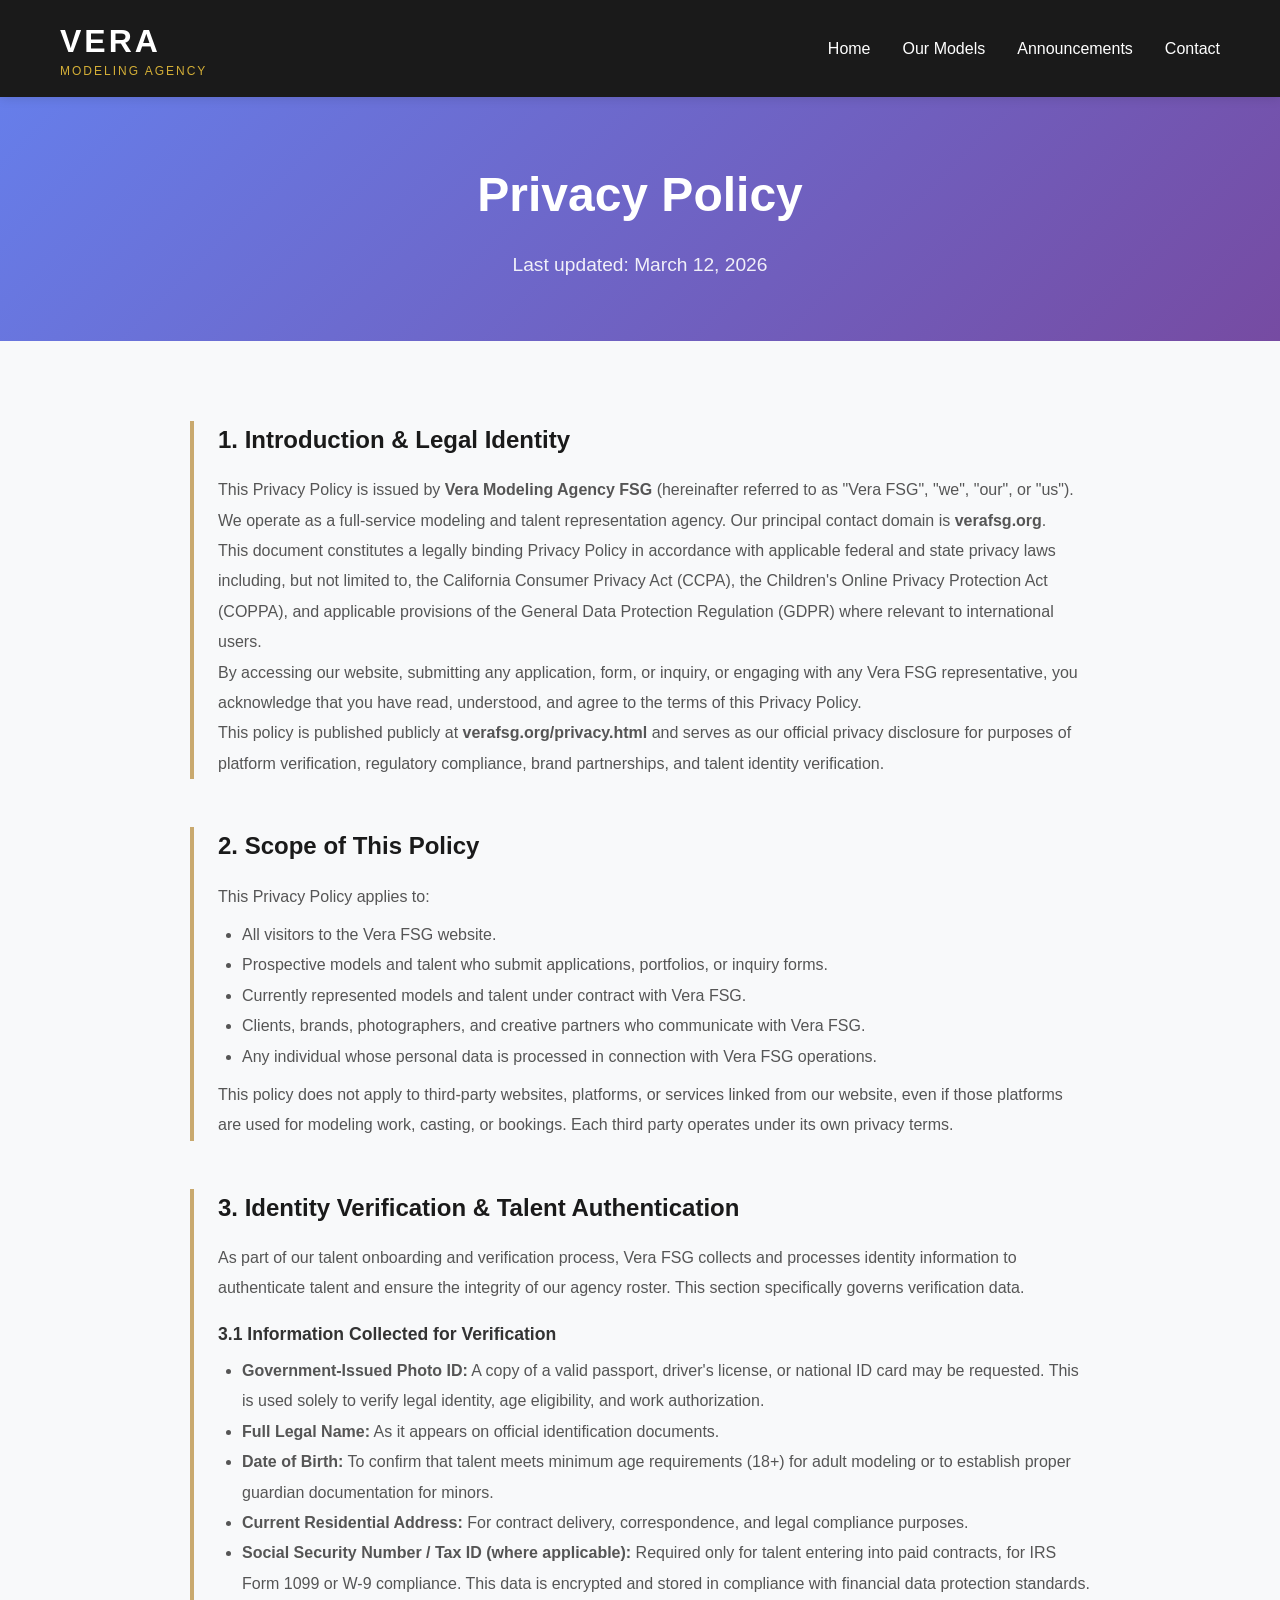
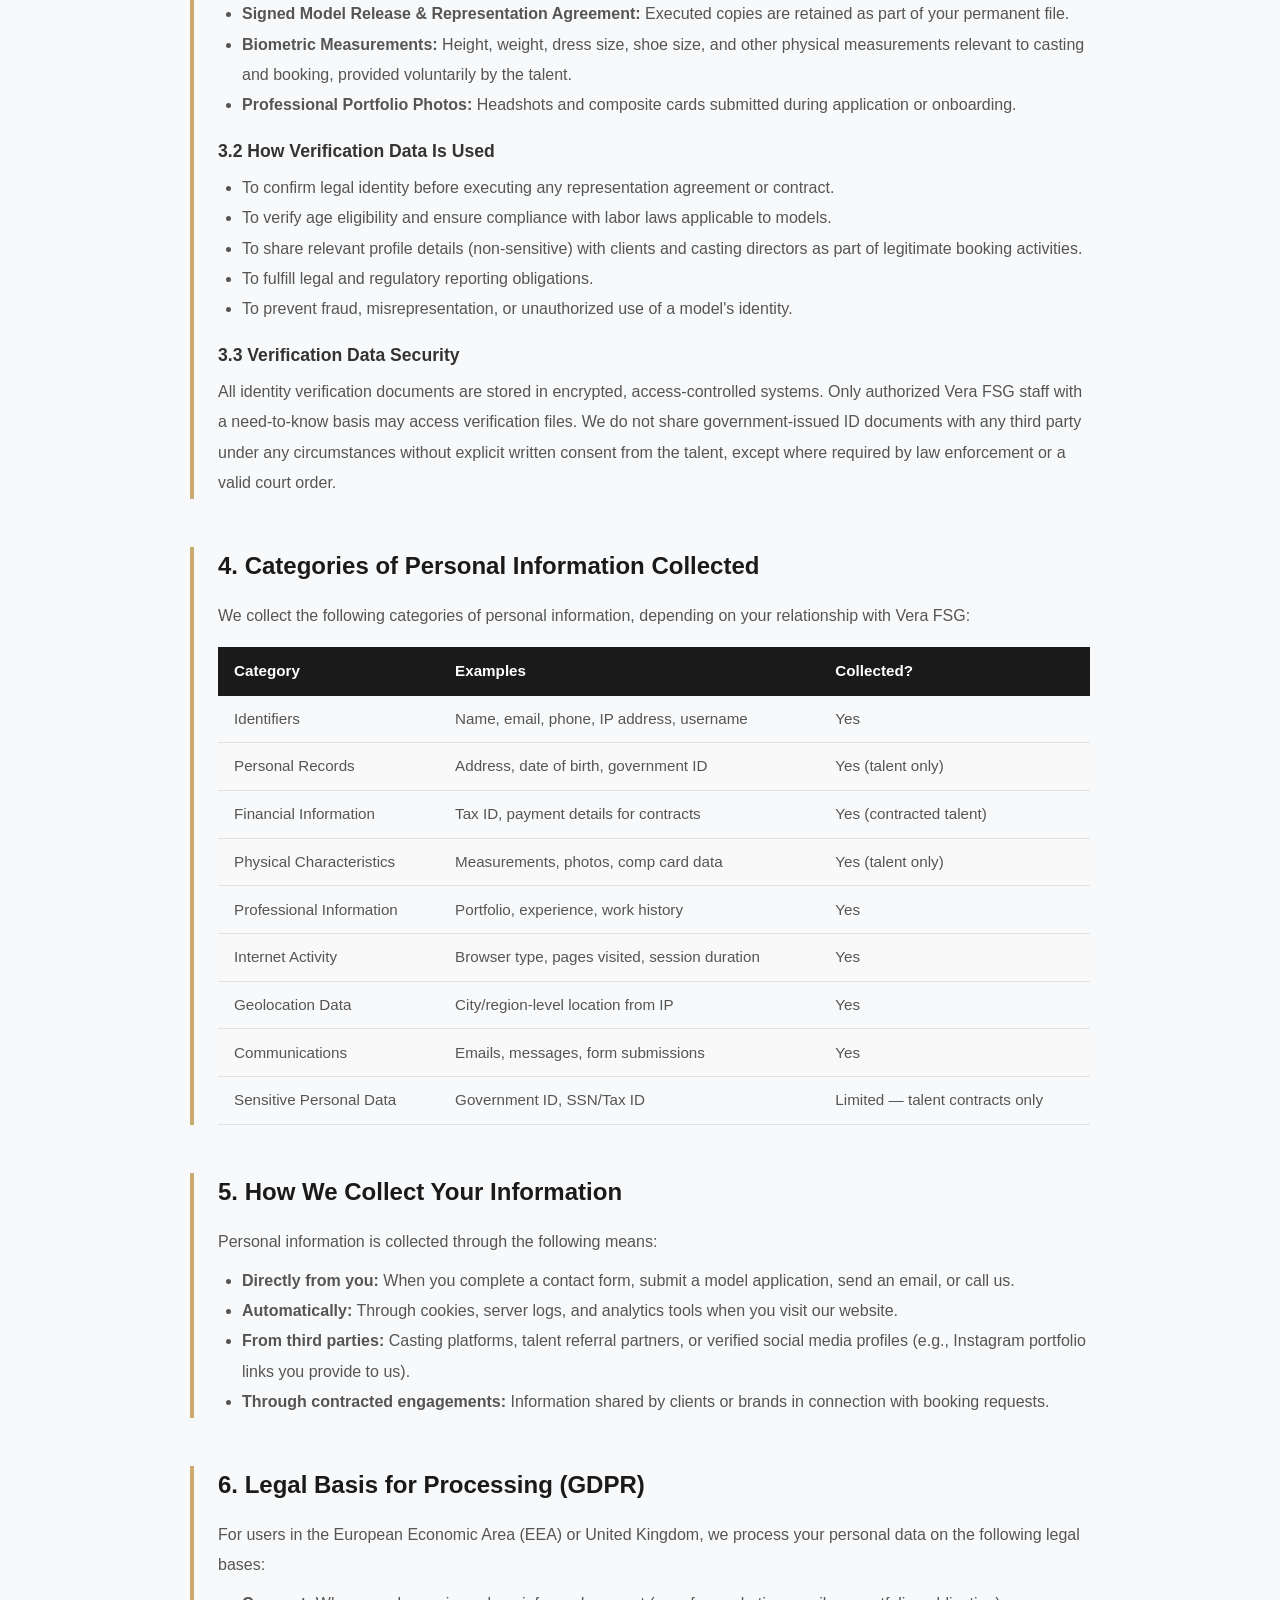
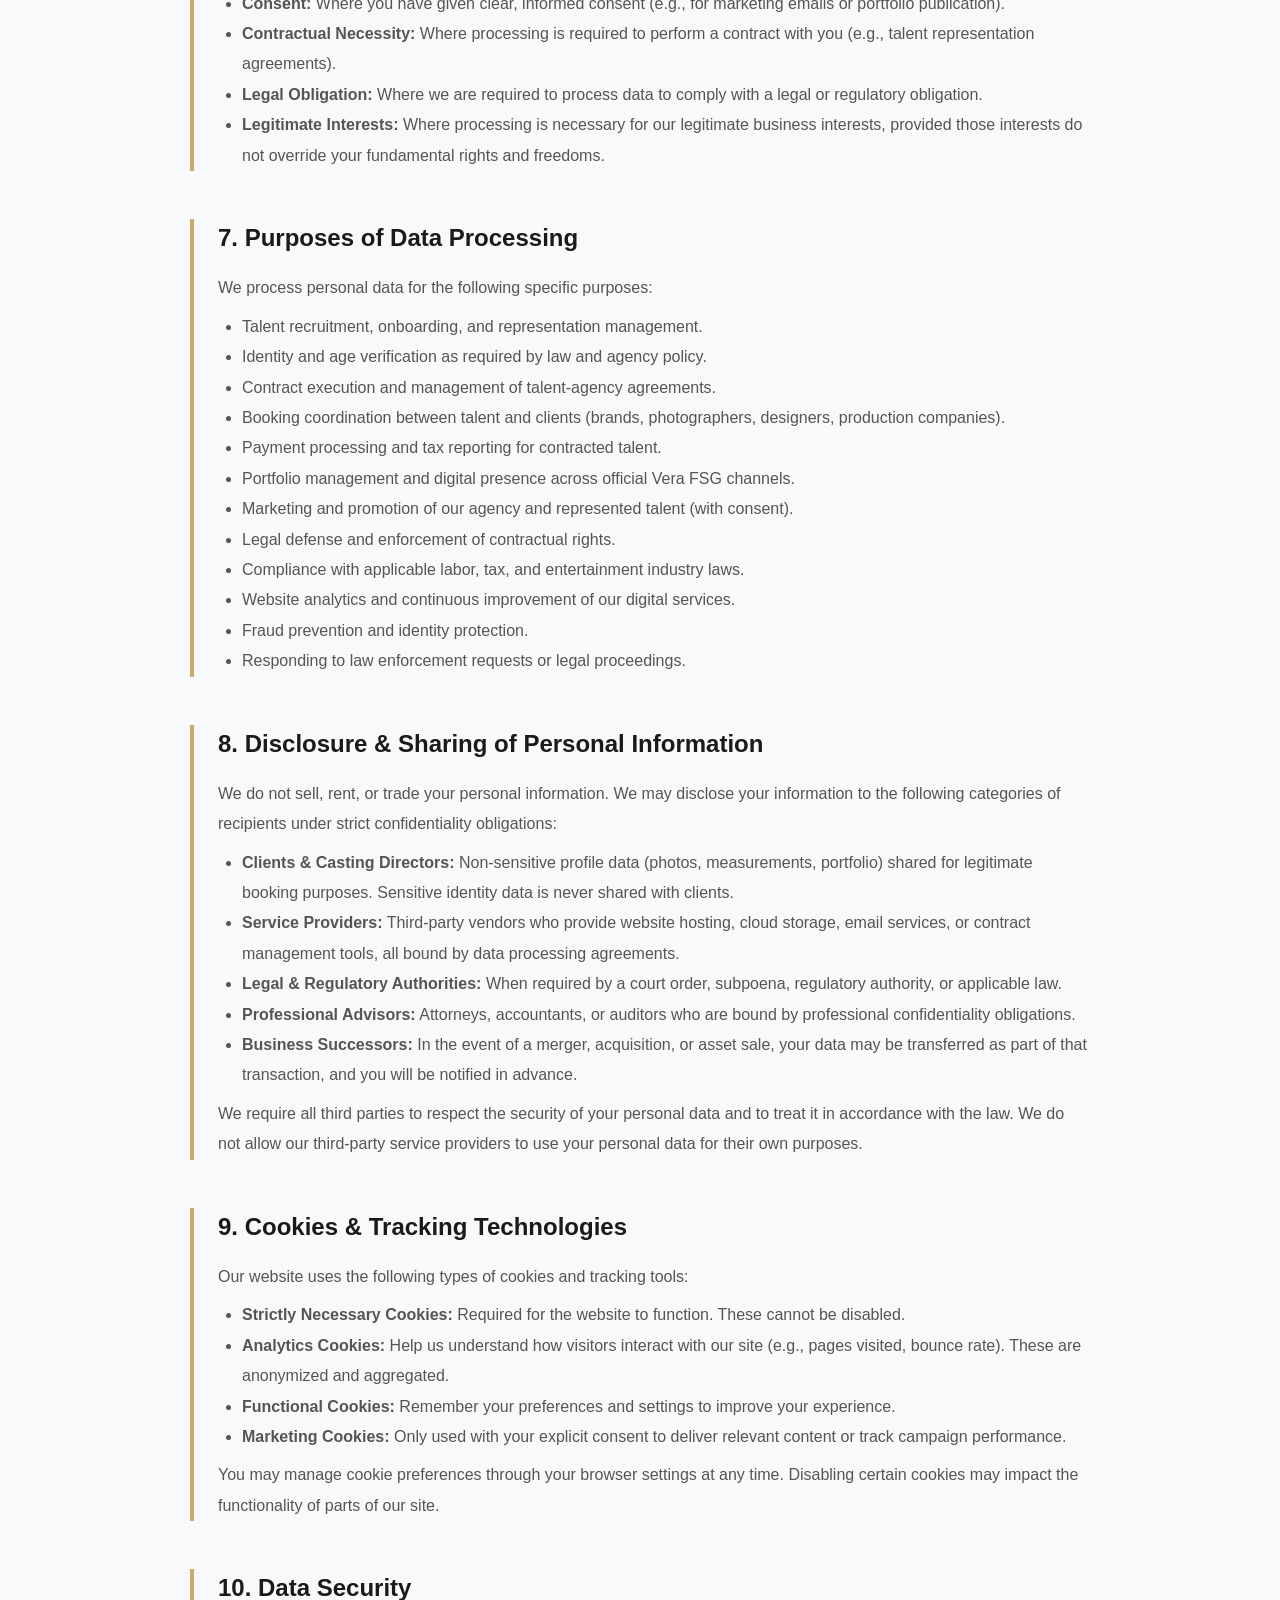
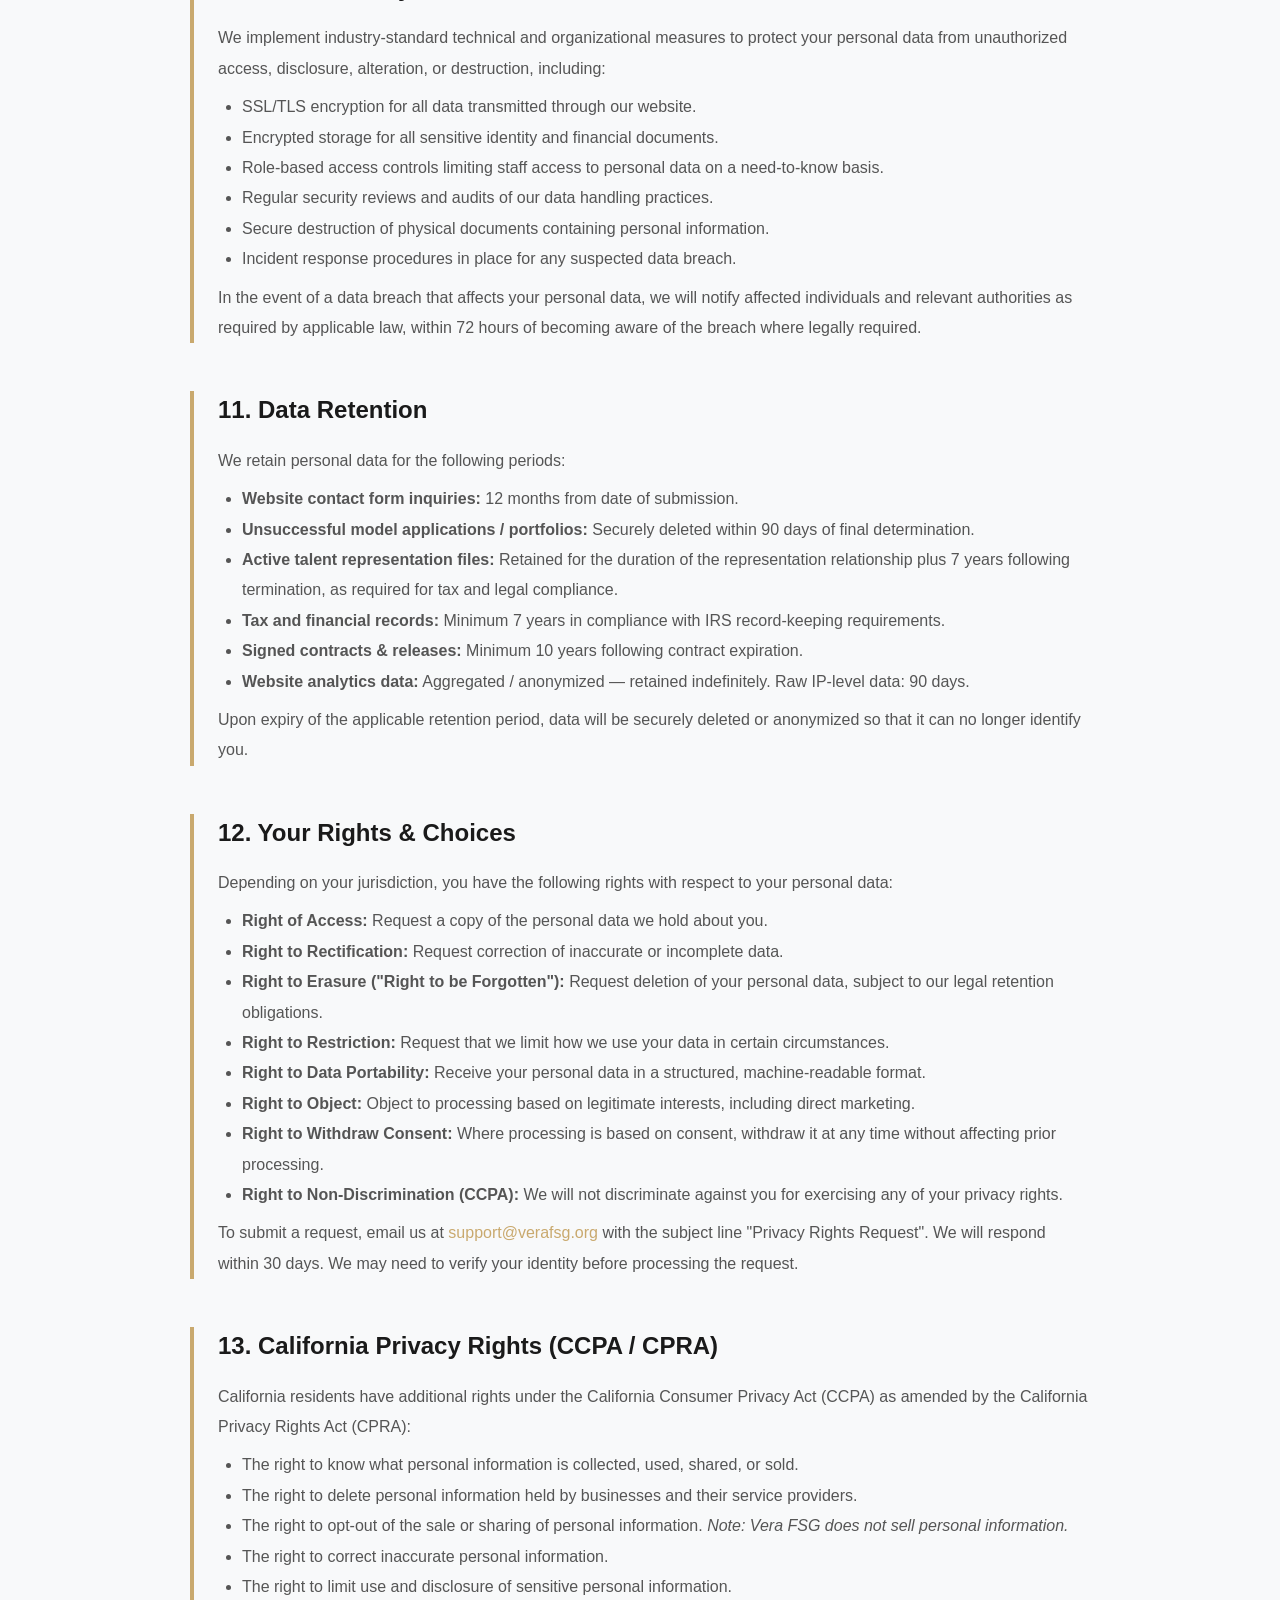
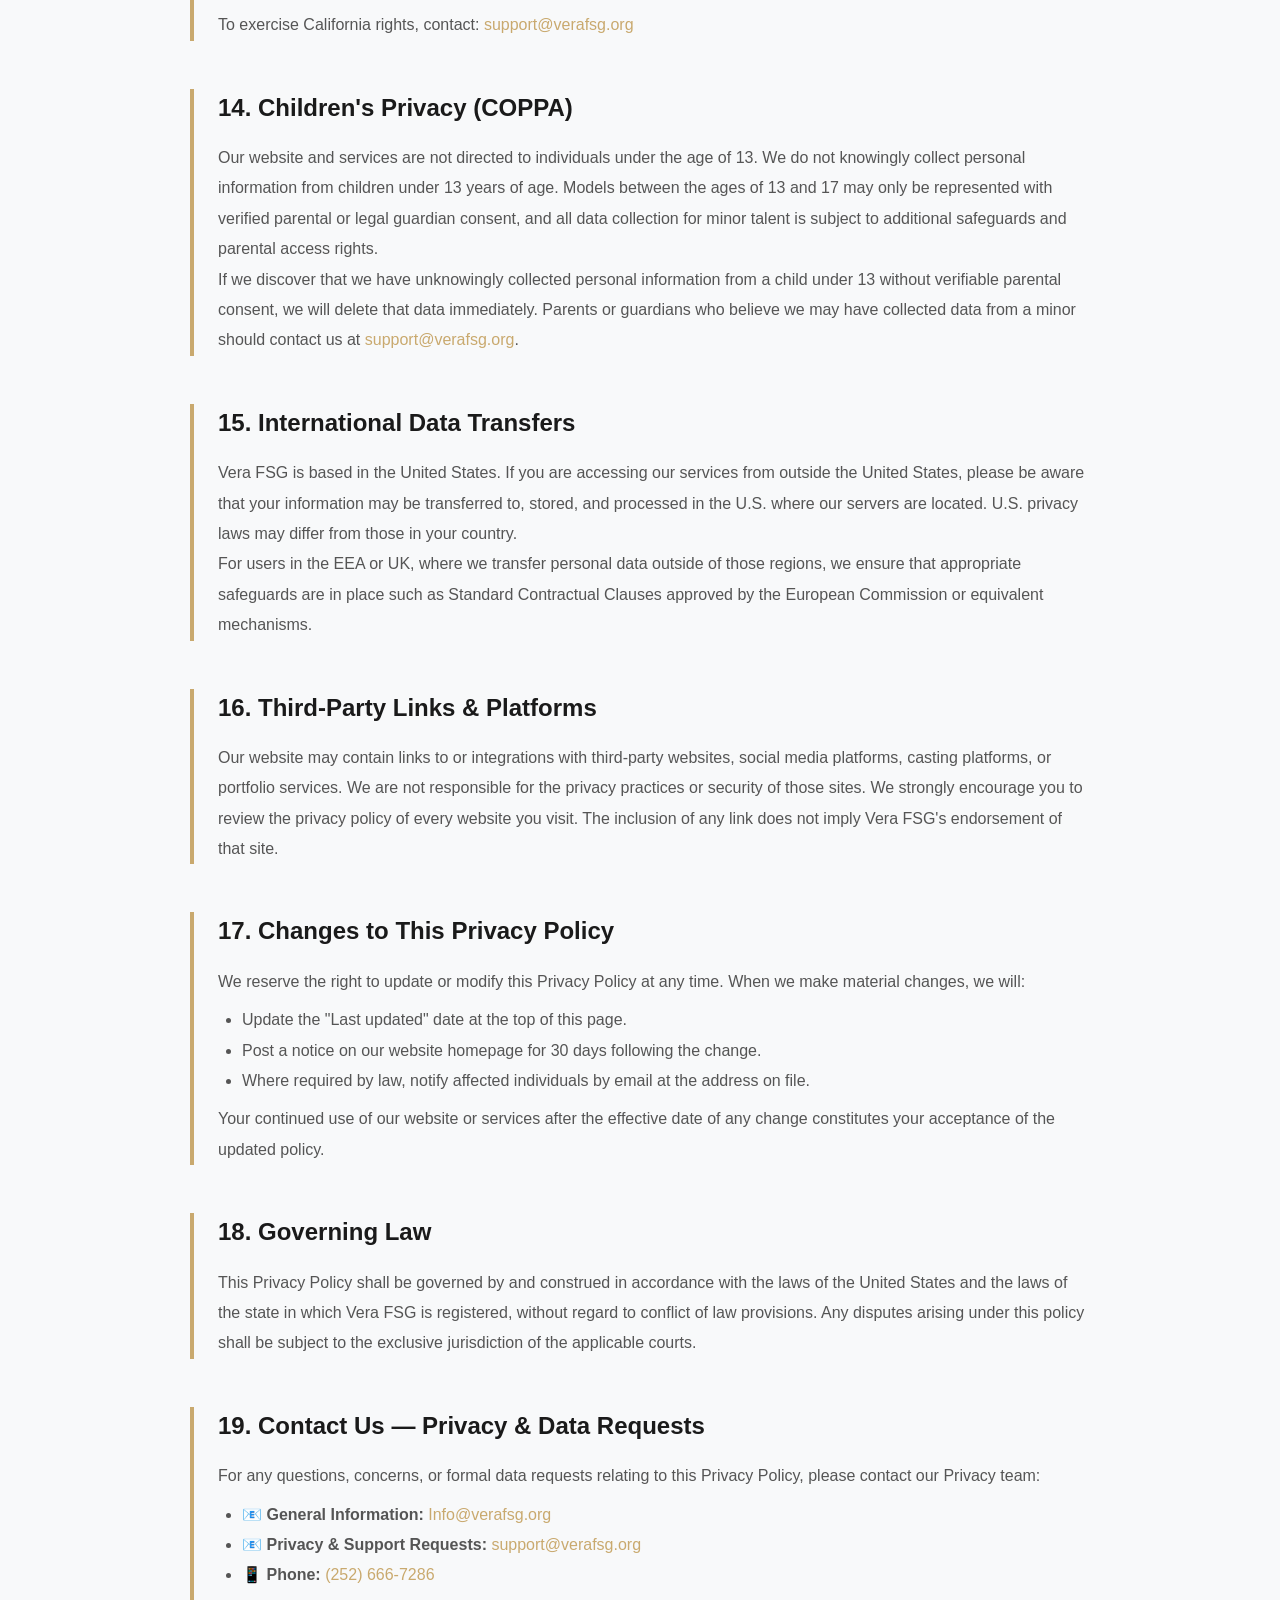
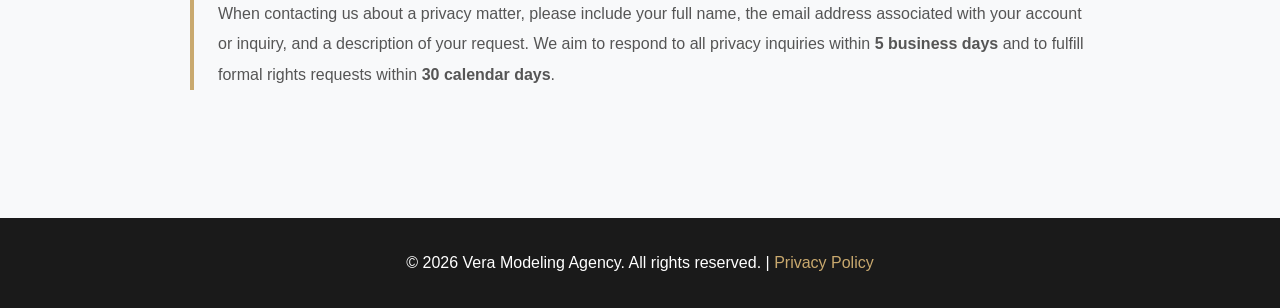
==== privacy.html @ ce7860f6 "Add privacy policy page and update contact info - Add privacy.html with 19-section verification-grad" ====
<!DOCTYPE html>
<html lang="en">
<head>
    <meta charset="UTF-8">
    <meta name="viewport" content="width=device-width, initial-scale=1.0">
    <title>Privacy Policy - Vera Modeling Agency</title>
    <link rel="stylesheet" href="styles.css">
</head>
<body>
    <header>
        <nav class="navbar">
            <div class="container">
                <div class="logo">
                    <h1>VERA</h1>
                    <p class="tagline">Modeling Agency</p>
                </div>
                <ul class="nav-links">
                    <li><a href="index.html">Home</a></li>
                    <li><a href="models.html">Our Models</a></li>
                    <li><a href="announcements.html">Announcements</a></li>
                    <li><a href="contact.html">Contact</a></li>
                </ul>
            </div>
        </nav>
    </header>

    <main>
        <section class="page-header">
            <div class="container">
                <h1>Privacy Policy</h1>
                <p>Last updated: March 12, 2026</p>
            </div>
        </section>

        <section class="privacy-section">
            <div class="container">
                <div class="privacy-content">

                    <div class="privacy-block">
                        <h2>1. Introduction &amp; Legal Identity</h2>
                        <p>This Privacy Policy is issued by <strong>Vera Modeling Agency FSG</strong> (hereinafter referred to as "Vera FSG", "we", "our", or "us"). We operate as a full-service modeling and talent representation agency. Our principal contact domain is <strong>verafsg.org</strong>.</p>
                        <p>This document constitutes a legally binding Privacy Policy in accordance with applicable federal and state privacy laws including, but not limited to, the California Consumer Privacy Act (CCPA), the Children's Online Privacy Protection Act (COPPA), and applicable provisions of the General Data Protection Regulation (GDPR) where relevant to international users.</p>
                        <p>By accessing our website, submitting any application, form, or inquiry, or engaging with any Vera FSG representative, you acknowledge that you have read, understood, and agree to the terms of this Privacy Policy.</p>
                        <p>This policy is published publicly at <strong>verafsg.org/privacy.html</strong> and serves as our official privacy disclosure for purposes of platform verification, regulatory compliance, brand partnerships, and talent identity verification.</p>
                    </div>

                    <div class="privacy-block">
                        <h2>2. Scope of This Policy</h2>
                        <p>This Privacy Policy applies to:</p>
                        <ul>
                            <li>All visitors to the Vera FSG website.</li>
                            <li>Prospective models and talent who submit applications, portfolios, or inquiry forms.</li>
                            <li>Currently represented models and talent under contract with Vera FSG.</li>
                            <li>Clients, brands, photographers, and creative partners who communicate with Vera FSG.</li>
                            <li>Any individual whose personal data is processed in connection with Vera FSG operations.</li>
                        </ul>
                        <p>This policy does not apply to third-party websites, platforms, or services linked from our website, even if those platforms are used for modeling work, casting, or bookings. Each third party operates under its own privacy terms.</p>
                    </div>

                    <div class="privacy-block">
                        <h2>3. Identity Verification &amp; Talent Authentication</h2>
                        <p>As part of our talent onboarding and verification process, Vera FSG collects and processes identity information to authenticate talent and ensure the integrity of our agency roster. This section specifically governs verification data.</p>
                        <h3>3.1 Information Collected for Verification</h3>
                        <ul>
                            <li><strong>Government-Issued Photo ID:</strong> A copy of a valid passport, driver's license, or national ID card may be requested. This is used solely to verify legal identity, age eligibility, and work authorization.</li>
                            <li><strong>Full Legal Name:</strong> As it appears on official identification documents.</li>
                            <li><strong>Date of Birth:</strong> To confirm that talent meets minimum age requirements (18+) for adult modeling or to establish proper guardian documentation for minors.</li>
                            <li><strong>Current Residential Address:</strong> For contract delivery, correspondence, and legal compliance purposes.</li>
                            <li><strong>Social Security Number / Tax ID (where applicable):</strong> Required only for talent entering into paid contracts, for IRS Form 1099 or W-9 compliance. This data is encrypted and stored in compliance with financial data protection standards.</li>
                            <li><strong>Signed Model Release &amp; Representation Agreement:</strong> Executed copies are retained as part of your permanent file.</li>
                            <li><strong>Biometric Measurements:</strong> Height, weight, dress size, shoe size, and other physical measurements relevant to casting and booking, provided voluntarily by the talent.</li>
                            <li><strong>Professional Portfolio Photos:</strong> Headshots and composite cards submitted during application or onboarding.</li>
                        </ul>
                        <h3>3.2 How Verification Data Is Used</h3>
                        <ul>
                            <li>To confirm legal identity before executing any representation agreement or contract.</li>
                            <li>To verify age eligibility and ensure compliance with labor laws applicable to models.</li>
                            <li>To share relevant profile details (non-sensitive) with clients and casting directors as part of legitimate booking activities.</li>
                            <li>To fulfill legal and regulatory reporting obligations.</li>
                            <li>To prevent fraud, misrepresentation, or unauthorized use of a model's identity.</li>
                        </ul>
                        <h3>3.3 Verification Data Security</h3>
                        <p>All identity verification documents are stored in encrypted, access-controlled systems. Only authorized Vera FSG staff with a need-to-know basis may access verification files. We do not share government-issued ID documents with any third party under any circumstances without explicit written consent from the talent, except where required by law enforcement or a valid court order.</p>
                    </div>

                    <div class="privacy-block">
                        <h2>4. Categories of Personal Information Collected</h2>
                        <p>We collect the following categories of personal information, depending on your relationship with Vera FSG:</p>
                        <table class="privacy-table">
                            <thead>
                                <tr><th>Category</th><th>Examples</th><th>Collected?</th></tr>
                            </thead>
                            <tbody>
                                <tr><td>Identifiers</td><td>Name, email, phone, IP address, username</td><td>Yes</td></tr>
                                <tr><td>Personal Records</td><td>Address, date of birth, government ID</td><td>Yes (talent only)</td></tr>
                                <tr><td>Financial Information</td><td>Tax ID, payment details for contracts</td><td>Yes (contracted talent)</td></tr>
                                <tr><td>Physical Characteristics</td><td>Measurements, photos, comp card data</td><td>Yes (talent only)</td></tr>
                                <tr><td>Professional Information</td><td>Portfolio, experience, work history</td><td>Yes</td></tr>
                                <tr><td>Internet Activity</td><td>Browser type, pages visited, session duration</td><td>Yes</td></tr>
                                <tr><td>Geolocation Data</td><td>City/region-level location from IP</td><td>Yes</td></tr>
                                <tr><td>Communications</td><td>Emails, messages, form submissions</td><td>Yes</td></tr>
                                <tr><td>Sensitive Personal Data</td><td>Government ID, SSN/Tax ID</td><td>Limited — talent contracts only</td></tr>
                            </tbody>
                        </table>
                    </div>

                    <div class="privacy-block">
                        <h2>5. How We Collect Your Information</h2>
                        <p>Personal information is collected through the following means:</p>
                        <ul>
                            <li><strong>Directly from you:</strong> When you complete a contact form, submit a model application, send an email, or call us.</li>
                            <li><strong>Automatically:</strong> Through cookies, server logs, and analytics tools when you visit our website.</li>
                            <li><strong>From third parties:</strong> Casting platforms, talent referral partners, or verified social media profiles (e.g., Instagram portfolio links you provide to us).</li>
                            <li><strong>Through contracted engagements:</strong> Information shared by clients or brands in connection with booking requests.</li>
                        </ul>
                    </div>

                    <div class="privacy-block">
                        <h2>6. Legal Basis for Processing (GDPR)</h2>
                        <p>For users in the European Economic Area (EEA) or United Kingdom, we process your personal data on the following legal bases:</p>
                        <ul>
                            <li><strong>Consent:</strong> Where you have given clear, informed consent (e.g., for marketing emails or portfolio publication).</li>
                            <li><strong>Contractual Necessity:</strong> Where processing is required to perform a contract with you (e.g., talent representation agreements).</li>
                            <li><strong>Legal Obligation:</strong> Where we are required to process data to comply with a legal or regulatory obligation.</li>
                            <li><strong>Legitimate Interests:</strong> Where processing is necessary for our legitimate business interests, provided those interests do not override your fundamental rights and freedoms.</li>
                        </ul>
                    </div>

                    <div class="privacy-block">
                        <h2>7. Purposes of Data Processing</h2>
                        <p>We process personal data for the following specific purposes:</p>
                        <ul>
                            <li>Talent recruitment, onboarding, and representation management.</li>
                            <li>Identity and age verification as required by law and agency policy.</li>
                            <li>Contract execution and management of talent-agency agreements.</li>
                            <li>Booking coordination between talent and clients (brands, photographers, designers, production companies).</li>
                            <li>Payment processing and tax reporting for contracted talent.</li>
                            <li>Portfolio management and digital presence across official Vera FSG channels.</li>
                            <li>Marketing and promotion of our agency and represented talent (with consent).</li>
                            <li>Legal defense and enforcement of contractual rights.</li>
                            <li>Compliance with applicable labor, tax, and entertainment industry laws.</li>
                            <li>Website analytics and continuous improvement of our digital services.</li>
                            <li>Fraud prevention and identity protection.</li>
                            <li>Responding to law enforcement requests or legal proceedings.</li>
                        </ul>
                    </div>

                    <div class="privacy-block">
                        <h2>8. Disclosure &amp; Sharing of Personal Information</h2>
                        <p>We do not sell, rent, or trade your personal information. We may disclose your information to the following categories of recipients under strict confidentiality obligations:</p>
                        <ul>
                            <li><strong>Clients &amp; Casting Directors:</strong> Non-sensitive profile data (photos, measurements, portfolio) shared for legitimate booking purposes. Sensitive identity data is never shared with clients.</li>
                            <li><strong>Service Providers:</strong> Third-party vendors who provide website hosting, cloud storage, email services, or contract management tools, all bound by data processing agreements.</li>
                            <li><strong>Legal &amp; Regulatory Authorities:</strong> When required by a court order, subpoena, regulatory authority, or applicable law.</li>
                            <li><strong>Professional Advisors:</strong> Attorneys, accountants, or auditors who are bound by professional confidentiality obligations.</li>
                            <li><strong>Business Successors:</strong> In the event of a merger, acquisition, or asset sale, your data may be transferred as part of that transaction, and you will be notified in advance.</li>
                        </ul>
                        <p>We require all third parties to respect the security of your personal data and to treat it in accordance with the law. We do not allow our third-party service providers to use your personal data for their own purposes.</p>
                    </div>

                    <div class="privacy-block">
                        <h2>9. Cookies &amp; Tracking Technologies</h2>
                        <p>Our website uses the following types of cookies and tracking tools:</p>
                        <ul>
                            <li><strong>Strictly Necessary Cookies:</strong> Required for the website to function. These cannot be disabled.</li>
                            <li><strong>Analytics Cookies:</strong> Help us understand how visitors interact with our site (e.g., pages visited, bounce rate). These are anonymized and aggregated.</li>
                            <li><strong>Functional Cookies:</strong> Remember your preferences and settings to improve your experience.</li>
                            <li><strong>Marketing Cookies:</strong> Only used with your explicit consent to deliver relevant content or track campaign performance.</li>
                        </ul>
                        <p>You may manage cookie preferences through your browser settings at any time. Disabling certain cookies may impact the functionality of parts of our site.</p>
                    </div>

                    <div class="privacy-block">
                        <h2>10. Data Security</h2>
                        <p>We implement industry-standard technical and organizational measures to protect your personal data from unauthorized access, disclosure, alteration, or destruction, including:</p>
                        <ul>
                            <li>SSL/TLS encryption for all data transmitted through our website.</li>
                            <li>Encrypted storage for all sensitive identity and financial documents.</li>
                            <li>Role-based access controls limiting staff access to personal data on a need-to-know basis.</li>
                            <li>Regular security reviews and audits of our data handling practices.</li>
                            <li>Secure destruction of physical documents containing personal information.</li>
                            <li>Incident response procedures in place for any suspected data breach.</li>
                        </ul>
                        <p>In the event of a data breach that affects your personal data, we will notify affected individuals and relevant authorities as required by applicable law, within 72 hours of becoming aware of the breach where legally required.</p>
                    </div>

                    <div class="privacy-block">
                        <h2>11. Data Retention</h2>
                        <p>We retain personal data for the following periods:</p>
                        <ul>
                            <li><strong>Website contact form inquiries:</strong> 12 months from date of submission.</li>
                            <li><strong>Unsuccessful model applications / portfolios:</strong> Securely deleted within 90 days of final determination.</li>
                            <li><strong>Active talent representation files:</strong> Retained for the duration of the representation relationship plus 7 years following termination, as required for tax and legal compliance.</li>
                            <li><strong>Tax and financial records:</strong> Minimum 7 years in compliance with IRS record-keeping requirements.</li>
                            <li><strong>Signed contracts &amp; releases:</strong> Minimum 10 years following contract expiration.</li>
                            <li><strong>Website analytics data:</strong> Aggregated / anonymized — retained indefinitely. Raw IP-level data: 90 days.</li>
                        </ul>
                        <p>Upon expiry of the applicable retention period, data will be securely deleted or anonymized so that it can no longer identify you.</p>
                    </div>

                    <div class="privacy-block">
                        <h2>12. Your Rights &amp; Choices</h2>
                        <p>Depending on your jurisdiction, you have the following rights with respect to your personal data:</p>
                        <ul>
                            <li><strong>Right of Access:</strong> Request a copy of the personal data we hold about you.</li>
                            <li><strong>Right to Rectification:</strong> Request correction of inaccurate or incomplete data.</li>
                            <li><strong>Right to Erasure ("Right to be Forgotten"):</strong> Request deletion of your personal data, subject to our legal retention obligations.</li>
                            <li><strong>Right to Restriction:</strong> Request that we limit how we use your data in certain circumstances.</li>
                            <li><strong>Right to Data Portability:</strong> Receive your personal data in a structured, machine-readable format.</li>
                            <li><strong>Right to Object:</strong> Object to processing based on legitimate interests, including direct marketing.</li>
                            <li><strong>Right to Withdraw Consent:</strong> Where processing is based on consent, withdraw it at any time without affecting prior processing.</li>
                            <li><strong>Right to Non-Discrimination (CCPA):</strong> We will not discriminate against you for exercising any of your privacy rights.</li>
                        </ul>
                        <p>To submit a request, email us at <a href="mailto:support@verafsg.org">support@verafsg.org</a> with the subject line "Privacy Rights Request". We will respond within 30 days. We may need to verify your identity before processing the request.</p>
                    </div>

                    <div class="privacy-block">
                        <h2>13. California Privacy Rights (CCPA / CPRA)</h2>
                        <p>California residents have additional rights under the California Consumer Privacy Act (CCPA) as amended by the California Privacy Rights Act (CPRA):</p>
                        <ul>
                            <li>The right to know what personal information is collected, used, shared, or sold.</li>
                            <li>The right to delete personal information held by businesses and their service providers.</li>
                            <li>The right to opt-out of the sale or sharing of personal information. <em>Note: Vera FSG does not sell personal information.</em></li>
                            <li>The right to correct inaccurate personal information.</li>
                            <li>The right to limit use and disclosure of sensitive personal information.</li>
                        </ul>
                        <p>To exercise California rights, contact: <a href="mailto:support@verafsg.org">support@verafsg.org</a></p>
                    </div>

                    <div class="privacy-block">
                        <h2>14. Children's Privacy (COPPA)</h2>
                        <p>Our website and services are not directed to individuals under the age of 13. We do not knowingly collect personal information from children under 13 years of age. Models between the ages of 13 and 17 may only be represented with verified parental or legal guardian consent, and all data collection for minor talent is subject to additional safeguards and parental access rights.</p>
                        <p>If we discover that we have unknowingly collected personal information from a child under 13 without verifiable parental consent, we will delete that data immediately. Parents or guardians who believe we may have collected data from a minor should contact us at <a href="mailto:support@verafsg.org">support@verafsg.org</a>.</p>
                    </div>

                    <div class="privacy-block">
                        <h2>15. International Data Transfers</h2>
                        <p>Vera FSG is based in the United States. If you are accessing our services from outside the United States, please be aware that your information may be transferred to, stored, and processed in the U.S. where our servers are located. U.S. privacy laws may differ from those in your country.</p>
                        <p>For users in the EEA or UK, where we transfer personal data outside of those regions, we ensure that appropriate safeguards are in place such as Standard Contractual Clauses approved by the European Commission or equivalent mechanisms.</p>
                    </div>

                    <div class="privacy-block">
                        <h2>16. Third-Party Links &amp; Platforms</h2>
                        <p>Our website may contain links to or integrations with third-party websites, social media platforms, casting platforms, or portfolio services. We are not responsible for the privacy practices or security of those sites. We strongly encourage you to review the privacy policy of every website you visit. The inclusion of any link does not imply Vera FSG's endorsement of that site.</p>
                    </div>

                    <div class="privacy-block">
                        <h2>17. Changes to This Privacy Policy</h2>
                        <p>We reserve the right to update or modify this Privacy Policy at any time. When we make material changes, we will:</p>
                        <ul>
                            <li>Update the "Last updated" date at the top of this page.</li>
                            <li>Post a notice on our website homepage for 30 days following the change.</li>
                            <li>Where required by law, notify affected individuals by email at the address on file.</li>
                        </ul>
                        <p>Your continued use of our website or services after the effective date of any change constitutes your acceptance of the updated policy.</p>
                    </div>

                    <div class="privacy-block">
                        <h2>18. Governing Law</h2>
                        <p>This Privacy Policy shall be governed by and construed in accordance with the laws of the United States and the laws of the state in which Vera FSG is registered, without regard to conflict of law provisions. Any disputes arising under this policy shall be subject to the exclusive jurisdiction of the applicable courts.</p>
                    </div>

                    <div class="privacy-block">
                        <h2>19. Contact Us — Privacy &amp; Data Requests</h2>
                        <p>For any questions, concerns, or formal data requests relating to this Privacy Policy, please contact our Privacy team:</p>
                        <ul>
                            <li>📧 <strong>General Information:</strong> <a href="mailto:Info@verafsg.org">Info@verafsg.org</a></li>
                            <li>📧 <strong>Privacy &amp; Support Requests:</strong> <a href="mailto:support@verafsg.org">support@verafsg.org</a></li>
                            <li>📱 <strong>Phone:</strong> <a href="tel:+12526667286">(252) 666-7286</a></li>
                        </ul>
                        <p>When contacting us about a privacy matter, please include your full name, the email address associated with your account or inquiry, and a description of your request. We aim to respond to all privacy inquiries within <strong>5 business days</strong> and to fulfill formal rights requests within <strong>30 calendar days</strong>.</p>
                    </div>

                </div>
            </div>
        </section>
    </main>

    <footer>
        <div class="container">
            <p>&copy; 2026 Vera Modeling Agency. All rights reserved. | <a href="privacy.html">Privacy Policy</a></p>
        </div>
    </footer>

    <script src="script.js"></script>
</body>
</html>
---- styles.css ----
/* Reset and Base Styles */
* {
    margin: 0;
    padding: 0;
    box-sizing: border-box;
}

body {
    font-family: 'Segoe UI', Tahoma, Geneva, Verdana, sans-serif;
    line-height: 1.6;
    color: #333;
    background-color: #f8f9fa;
}

.container {
    max-width: 1200px;
    margin: 0 auto;
    padding: 0 20px;
}

/* Navigation */
.navbar {
    background-color: #1a1a1a;
    padding: 1rem 0;
    box-shadow: 0 2px 10px rgba(0,0,0,0.1);
    position: sticky;
    top: 0;
    z-index: 1000;
}

.navbar .container {
    display: flex;
    justify-content: space-between;
    align-items: center;
}

.logo h1 {
    color: #fff;
    font-size: 2rem;
    letter-spacing: 3px;
    margin-bottom: 0;
}

.logo .tagline {
    color: #d4af37;
    font-size: 0.75rem;
    letter-spacing: 2px;
    text-transform: uppercase;
    margin-top: -5px;
}

.nav-links {
    display: flex;
    list-style: none;
    gap: 2rem;
}

.nav-links a {
    color: #fff;
    text-decoration: none;
    font-weight: 500;
    transition: color 0.3s;
    padding: 0.5rem 0;
}

.nav-links a:hover,
.nav-links a.active {
    color: #d4af37;
}

/* Hero Section */
.hero {
    background: linear-gradient(135deg, #667eea 0%, #764ba2 100%);
    color: white;
    padding: 100px 20px;
    text-align: center;
}

.hero-content h2 {
    font-size: 3rem;
    margin-bottom: 1rem;
}

.hero-content p {
    font-size: 1.5rem;
    margin-bottom: 2rem;
    opacity: 0.9;
}

.cta-buttons {
    display: flex;
    gap: 1rem;
    justify-content: center;
}

/* Buttons */
.btn {
    display: inline-block;
    padding: 12px 30px;
    text-decoration: none;
    border-radius: 5px;
    font-weight: 600;
    transition: all 0.3s;
    cursor: pointer;
    border: none;
}

.btn-primary {
    background-color: #d4af37;
    color: #1a1a1a;
}

.btn-primary:hover {
    background-color: #c09a2b;
    transform: translateY(-2px);
    box-shadow: 0 5px 15px rgba(212, 175, 55, 0.3);
}

.btn-secondary {
    background-color: transparent;
    color: white;
    border: 2px solid white;
}

.btn-secondary:hover {
    background-color: white;
    color: #667eea;
}

/* Features Section */
.features {
    padding: 80px 20px;
    background-color: white;
}

.features h2 {
    text-align: center;
    font-size: 2.5rem;
    margin-bottom: 3rem;
    color: #1a1a1a;
}

.feature-grid {
    display: grid;
    grid-template-columns: repeat(auto-fit, minmax(250px, 1fr));
    gap: 2rem;
}

.feature-card {
    text-align: center;
    padding: 2rem;
    background-color: #f8f9fa;
    border-radius: 10px;
    transition: transform 0.3s, box-shadow 0.3s;
}

.feature-card:hover {
    transform: translateY(-5px);
    box-shadow: 0 10px 30px rgba(0,0,0,0.1);
}

.feature-icon {
    font-size: 3rem;
    margin-bottom: 1rem;
}

.feature-card h3 {
    font-size: 1.5rem;
    margin-bottom: 1rem;
    color: #1a1a1a;
}

/* CTA Section */
.cta-section {
    background-color: #1a1a1a;
    color: white;
    padding: 80px 20px;
    text-align: center;
}

.cta-section h2 {
    font-size: 2.5rem;
    margin-bottom: 1rem;
}

.cta-section p {
    font-size: 1.2rem;
    margin-bottom: 2rem;
    opacity: 0.9;
}

/* Page Header */
.page-header {
    background: linear-gradient(135deg, #667eea 0%, #764ba2 100%);
    color: white;
    padding: 60px 20px;
    text-align: center;
}

.page-header h1 {
    font-size: 3rem;
    margin-bottom: 1rem;
}

.page-header p {
    font-size: 1.2rem;
    opacity: 0.9;
}

/* Models Section */
.models-section {
    padding: 80px 20px;
}

.models-grid {
    display: grid;
    grid-template-columns: repeat(auto-fill, minmax(280px, 1fr));
    gap: 2rem;
}

.model-card {
    background: white;
    border-radius: 10px;
    overflow: hidden;
    box-shadow: 0 5px 15px rgba(0,0,0,0.1);
    transition: transform 0.3s, box-shadow 0.3s;
    cursor: pointer;
}

.model-card:hover {
    transform: translateY(-10px);
    box-shadow: 0 15px 30px rgba(0,0,0,0.2);
}

.model-card-image {
    width: 100%;
    height: 350px;
    background-color: #e9ecef;
    display: flex;
    align-items: center;
    justify-content: center;
    font-size: 4rem;
}

.model-card-content {
    padding: 1.5rem;
}

.model-card h3 {
    font-size: 1.5rem;
    margin-bottom: 0.5rem;
    color: #1a1a1a;
}

.model-card-meta {
    display: flex;
    gap: 1rem;
    color: #666;
    font-size: 0.9rem;
    margin-bottom: 1rem;
}

.model-card p {
    color: #666;
    line-height: 1.6;
}

/* Model Profile */
.model-profile {
    padding: 60px 20px;
    background-color: white;
}

.model-header {
    display: grid;
    grid-template-columns: 300px 1fr;
    gap: 3rem;
    margin-bottom: 3rem;
}

.model-photo {
    width: 300px;
    height: 400px;
    background-color: #e9ecef;
    border-radius: 10px;
    display: flex;
    align-items: center;
    justify-content: center;
    font-size: 6rem;
}

.model-info h1 {
    font-size: 2.5rem;
    margin-bottom: 1rem;
    color: #1a1a1a;
}

.model-stats {
    display: grid;
    grid-template-columns: repeat(2, 1fr);
    gap: 1rem;
    margin: 1.5rem 0;
}

.stat-item {
    background-color: #f8f9fa;
    padding: 1rem;
    border-radius: 5px;
}

.stat-item strong {
    display: block;
    color: #666;
    font-size: 0.9rem;
    margin-bottom: 0.25rem;
}

.model-bio {
    color: #666;
    line-height: 1.8;
    margin-top: 1.5rem;
}

/* Gallery Section */
.model-gallery {
    padding: 60px 20px;
    background-color: #f8f9fa;
}

.model-gallery h2 {
    text-align: center;
    font-size: 2.5rem;
    margin-bottom: 3rem;
    color: #1a1a1a;
}

.gallery-grid {
    display: grid;
    grid-template-columns: repeat(auto-fill, minmax(250px, 1fr));
    gap: 1.5rem;
}

.gallery-item {
    aspect-ratio: 1;
    background-color: #e9ecef;
    border-radius: 10px;
    overflow: hidden;
    cursor: pointer;
    transition: transform 0.3s;
    display: flex;
    align-items: center;
    justify-content: center;
    font-size: 3rem;
}

.gallery-item:hover {
    transform: scale(1.05);
}

/* Announcements Section */
.announcements-section {
    padding: 80px 20px;
}

.announcements-list {
    max-width: 900px;
    margin: 0 auto;
}

.announcement-card {
    background: white;
    padding: 2rem;
    border-radius: 10px;
    margin-bottom: 2rem;
    box-shadow: 0 5px 15px rgba(0,0,0,0.1);
}

.announcement-header {
    display: flex;
    justify-content: space-between;
    align-items: flex-start;
    margin-bottom: 1rem;
}

.announcement-card h3 {
    font-size: 1.8rem;
    color: #1a1a1a;
    margin-bottom: 0.5rem;
}

.announcement-badge {
    background-color: #d4af37;
    color: #1a1a1a;
    padding: 0.25rem 0.75rem;
    border-radius: 20px;
    font-size: 0.85rem;
    font-weight: 600;
}

.announcement-date {
    color: #666;
    font-size: 0.9rem;
    margin-bottom: 1rem;
}

.announcement-card p {
    color: #666;
    line-height: 1.8;
}

/* Contact Section */
.contact-section {
    padding: 80px 20px;
}

.contact-content {
    display: grid;
    grid-template-columns: 1fr 1fr;
    gap: 4rem;
    max-width: 1000px;
    margin: 0 auto;
}

.contact-info h2 {
    font-size: 2rem;
    margin-bottom: 2rem;
    color: #1a1a1a;
}

.info-item {
    margin-bottom: 2rem;
}

.info-item h3 {
    font-size: 1.2rem;
    margin-bottom: 0.5rem;
    color: #1a1a1a;
}

.info-item p {
    color: #666;
    line-height: 1.8;
}

.info-item a {
    color: #c9a96e;
    text-decoration: none;
}

.info-item a:hover {
    text-decoration: underline;
}

/* Contact Form */
.contact-form {
    background: white;
    padding: 2rem;
    border-radius: 10px;
    box-shadow: 0 5px 15px rgba(0,0,0,0.1);
}

.contact-form h2 {
    font-size: 2rem;
    margin-bottom: 1.5rem;
    color: #1a1a1a;
}

.form-group {
    margin-bottom: 1.5rem;
}

.form-group label {
    display: block;
    margin-bottom: 0.5rem;
    color: #333;
    font-weight: 500;
}

.form-group input,
.form-group textarea {
    width: 100%;
    padding: 0.75rem;
    border: 1px solid #ddd;
    border-radius: 5px;
    font-family: inherit;
    font-size: 1rem;
}

.form-group input:focus,
.form-group textarea:focus {
    outline: none;
    border-color: #667eea;
}

.form-group textarea {
    resize: vertical;
}

/* Back Link */
.back-link {
    padding: 2rem 20px;
    text-align: center;
}

/* Privacy Policy Page */
.privacy-section {
    padding: 80px 20px;
}

.privacy-content {
    max-width: 900px;
    margin: 0 auto;
}

.privacy-block {
    margin-bottom: 3rem;
    border-left: 4px solid #c9a96e;
    padding-left: 1.5rem;
}

.privacy-block h2 {
    font-size: 1.5rem;
    color: #1a1a1a;
    margin-bottom: 1rem;
}

.privacy-block h3 {
    font-size: 1.1rem;
    color: #333;
    margin: 1rem 0 0.5rem;
}

.privacy-block p,
.privacy-block li {
    color: #555;
    line-height: 1.9;
}

.privacy-block ul {
    padding-left: 1.5rem;
    margin: 0.5rem 0;
}

.privacy-block a {
    color: #c9a96e;
    text-decoration: none;
}

.privacy-block a:hover {
    text-decoration: underline;
}

.privacy-table {
    width: 100%;
    border-collapse: collapse;
    margin-top: 1rem;
    font-size: 0.95rem;
}

.privacy-table th {
    background-color: #1a1a1a;
    color: #fff;
    padding: 0.75rem 1rem;
    text-align: left;
}

.privacy-table td {
    padding: 0.7rem 1rem;
    border-bottom: 1px solid #e0e0e0;
    color: #555;
}

.privacy-table tr:nth-child(even) td {
    background-color: #f9f9f9;
}

/* Footer */
footer {
    background-color: #1a1a1a;
    color: white;
    padding: 2rem 0;
    text-align: center;
    margin-top: auto;
}

footer a {
    color: #c9a96e;
    text-decoration: none;
}

footer a:hover {
    text-decoration: underline;
}

/* Responsive Design */
@media (max-width: 768px) {
    .nav-links {
        gap: 1rem;
        font-size: 0.9rem;
    }

    .hero-content h2 {
        font-size: 2rem;
    }

    .hero-content p {
        font-size: 1.2rem;
    }

    .cta-buttons {
        flex-direction: column;
        align-items: stretch;
    }

    .feature-grid {
        grid-template-columns: 1fr;
    }

    .model-header {
        grid-template-columns: 1fr;
    }

    .model-photo {
        width: 100%;
    }

    .contact-content {
        grid-template-columns: 1fr;
        gap: 2rem;
    }

    .page-header h1 {
        font-size: 2rem;
    }

    .page-header p {
        font-size: 1rem;
    }
}
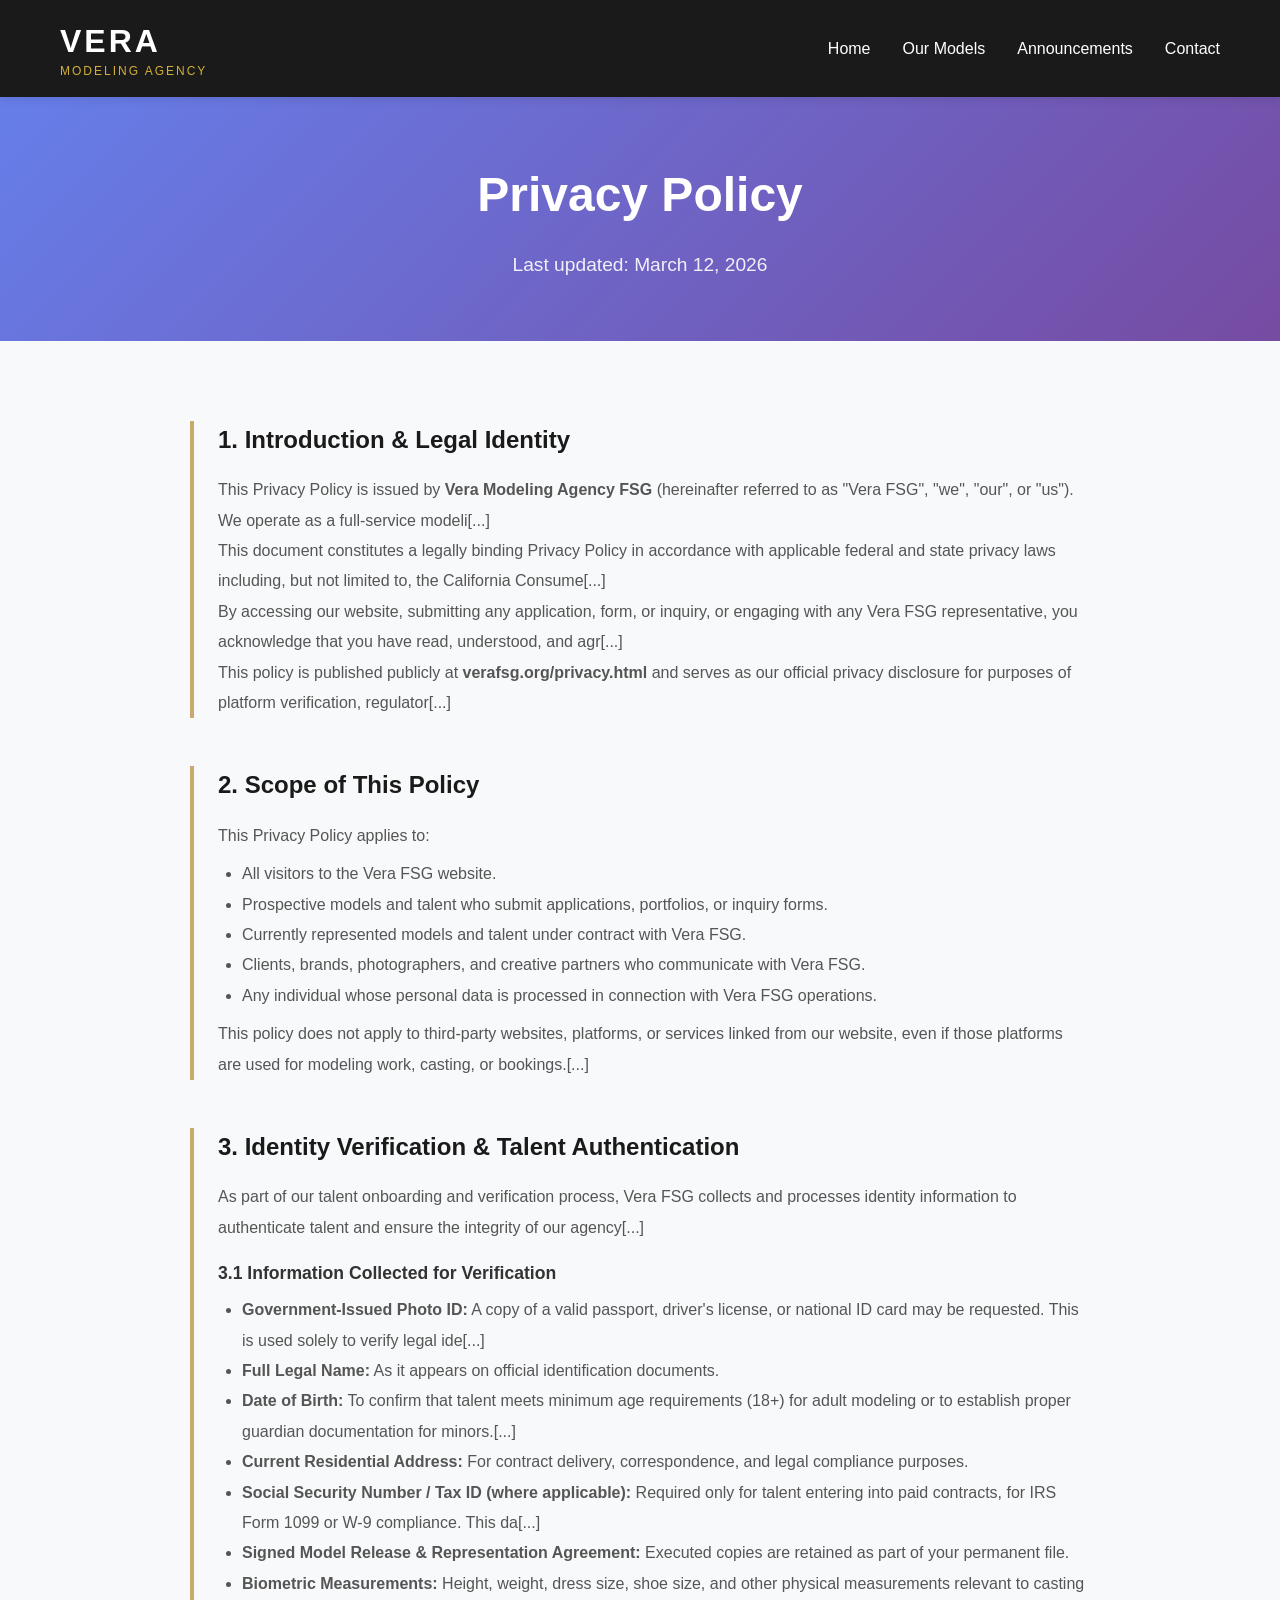
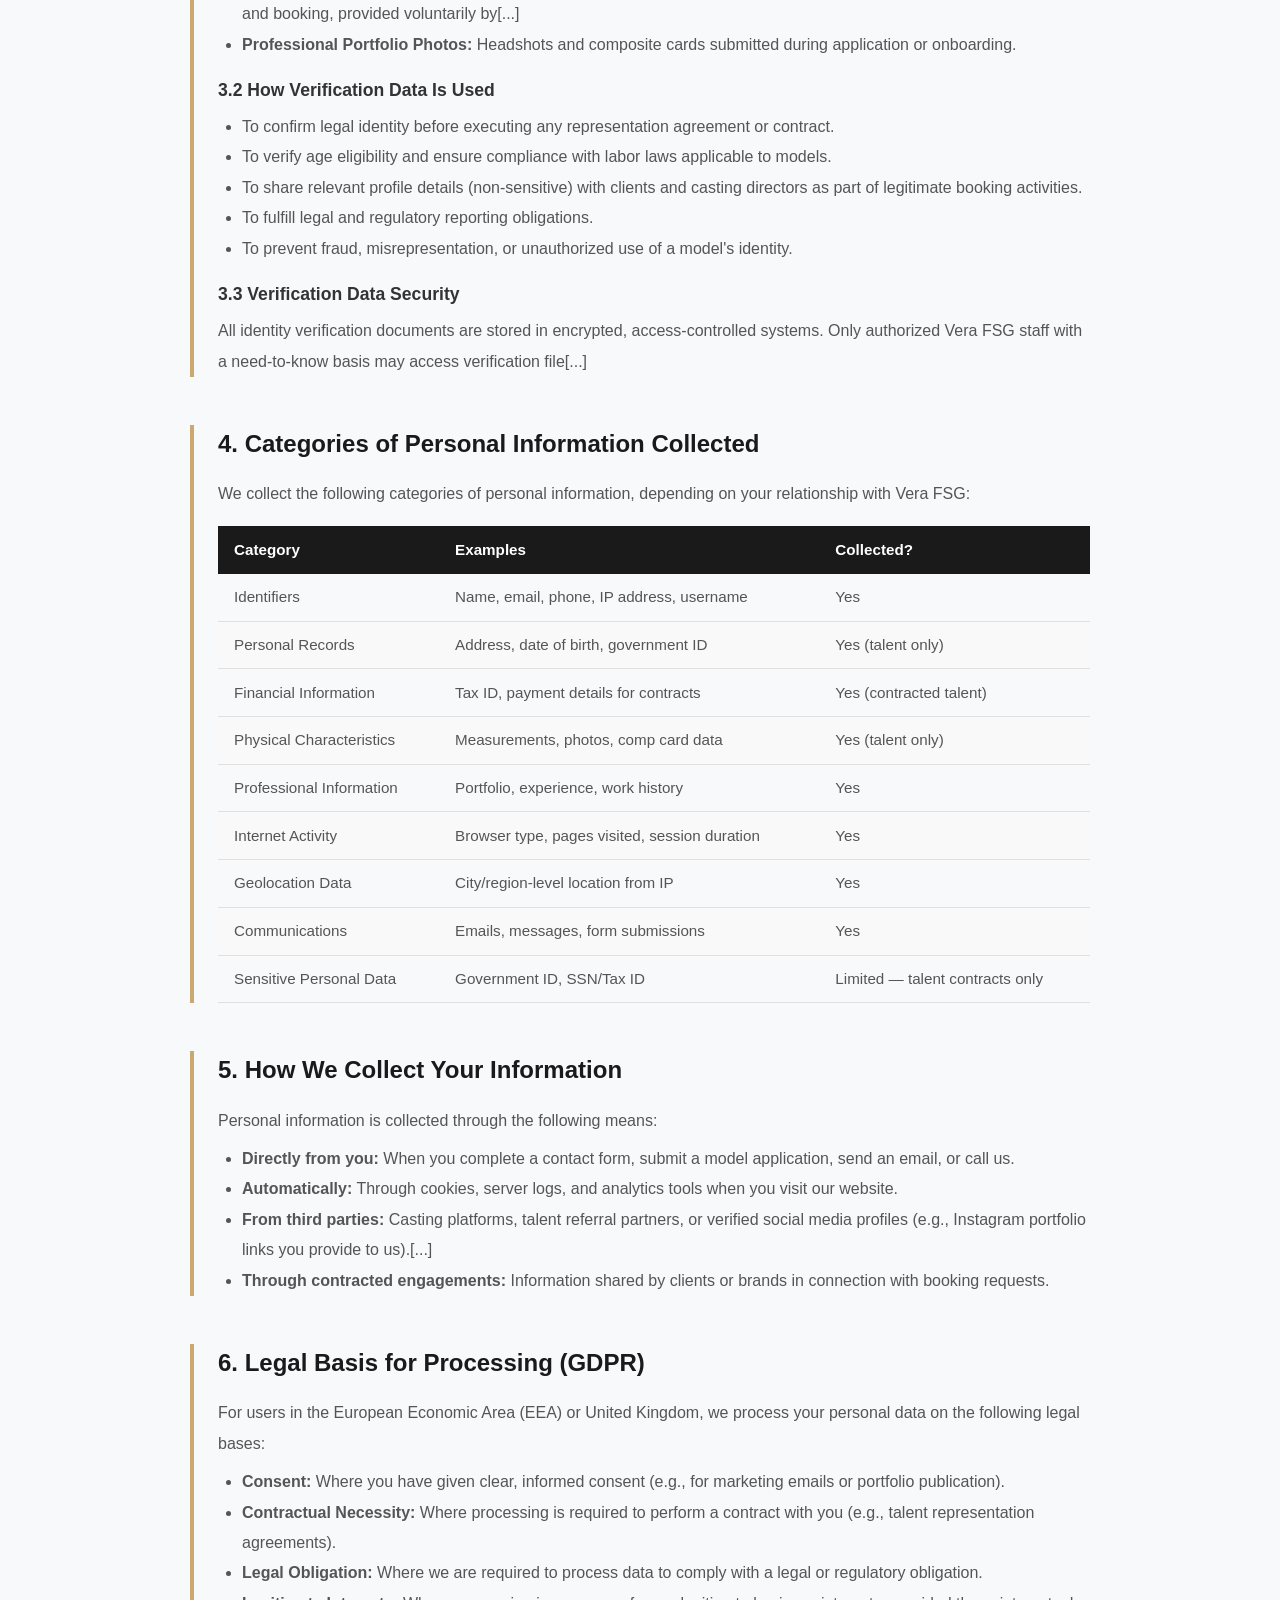
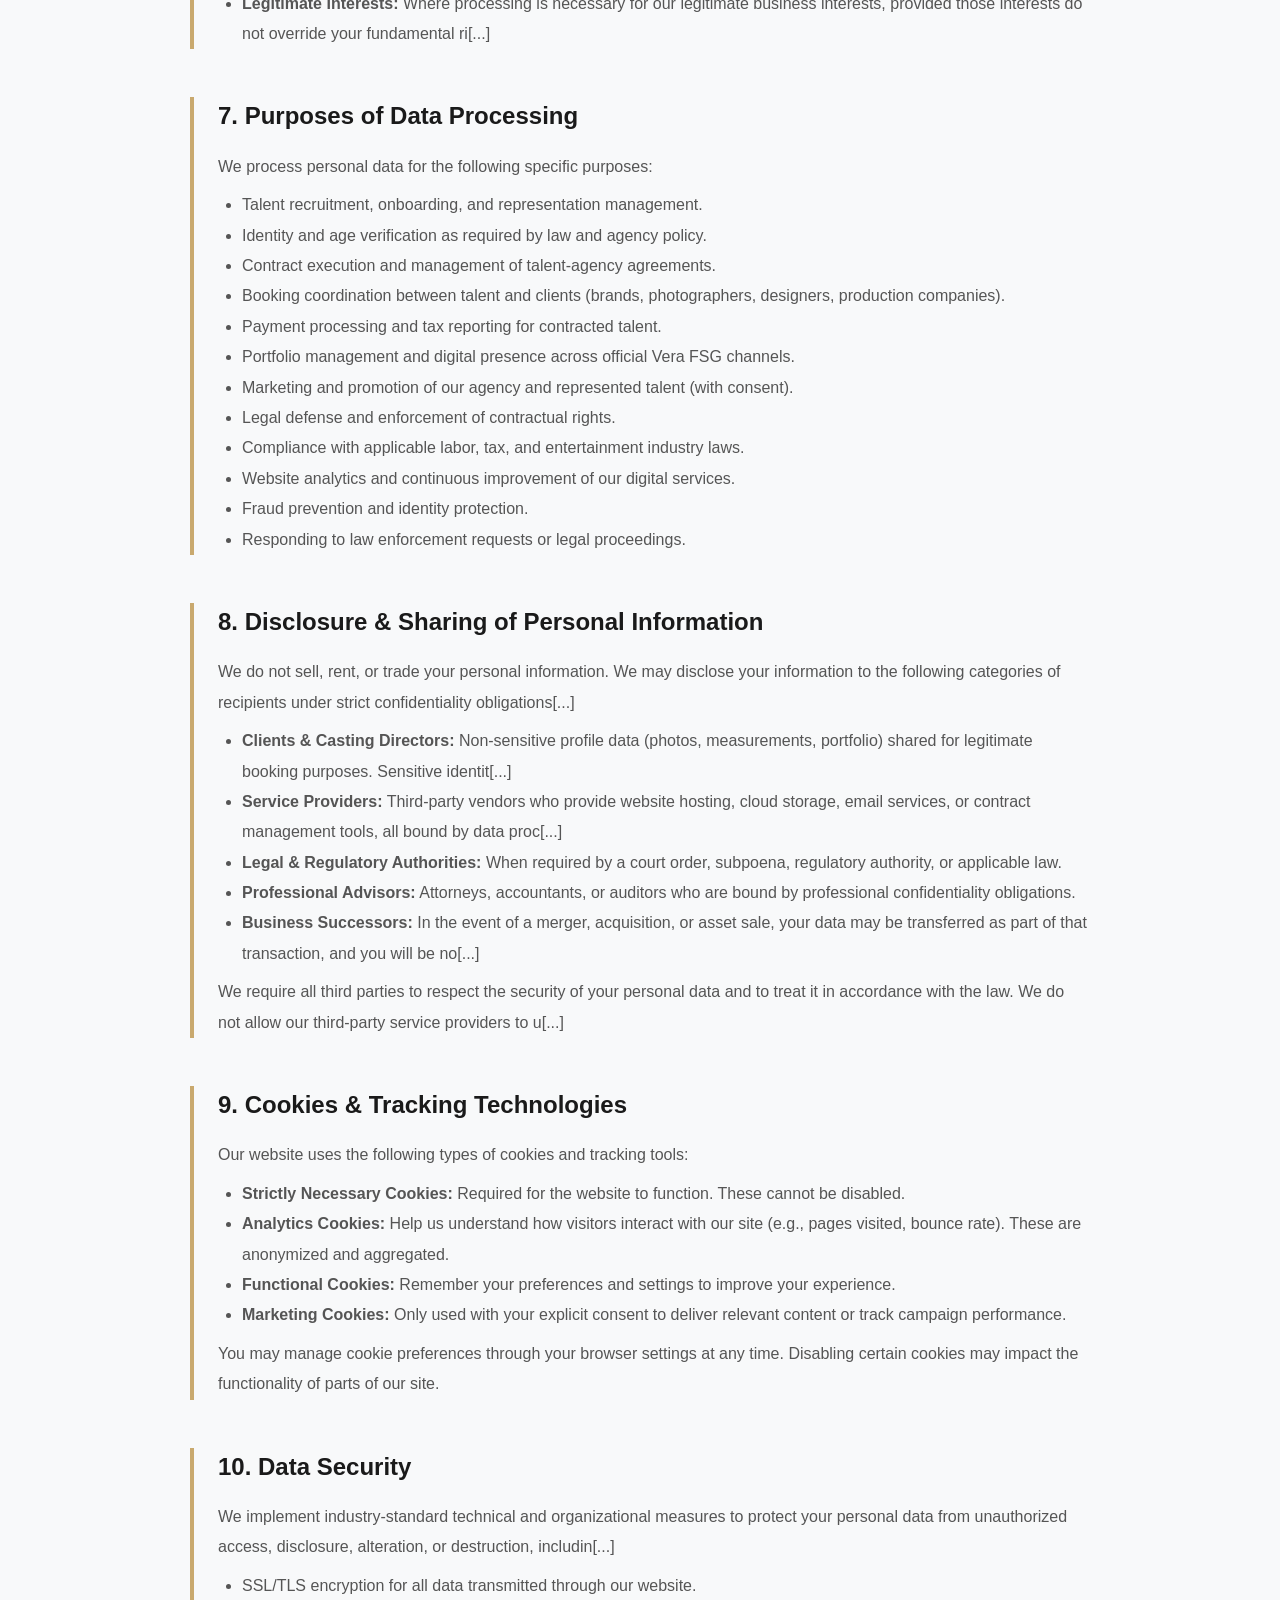
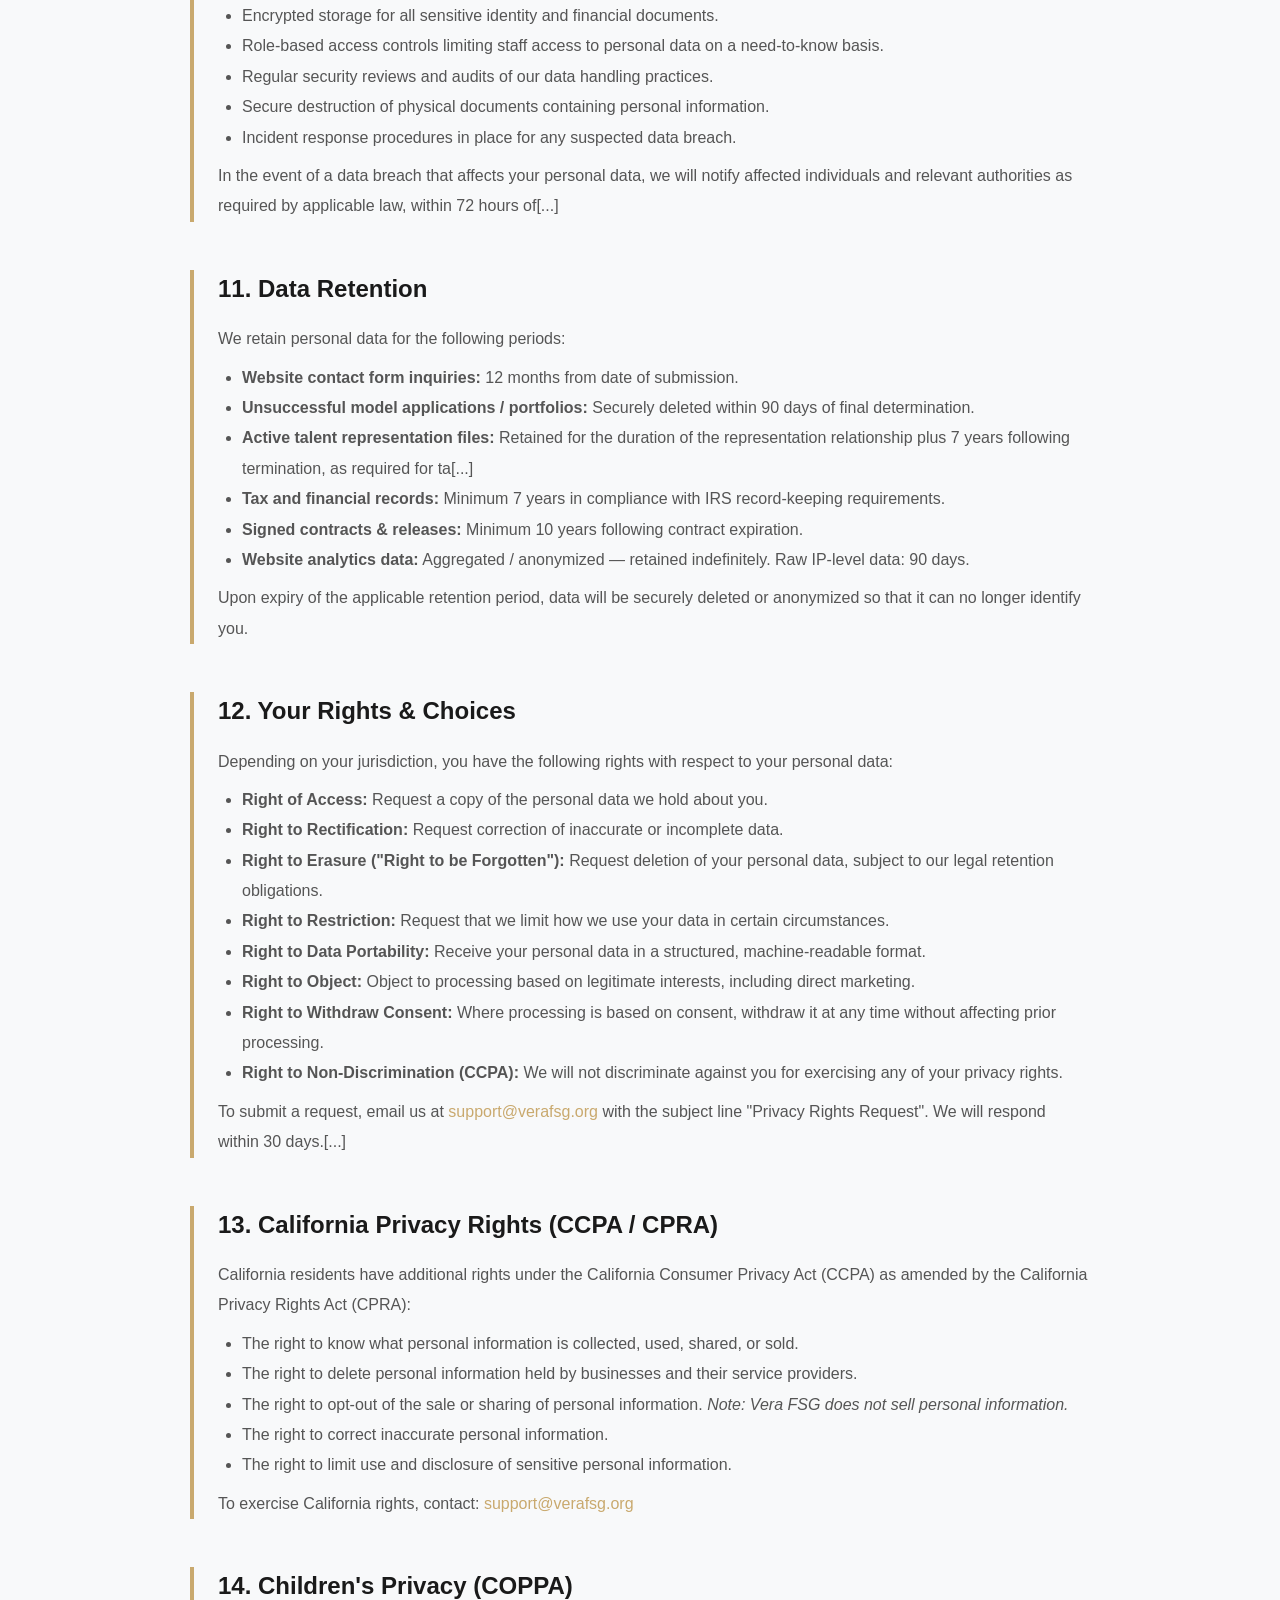
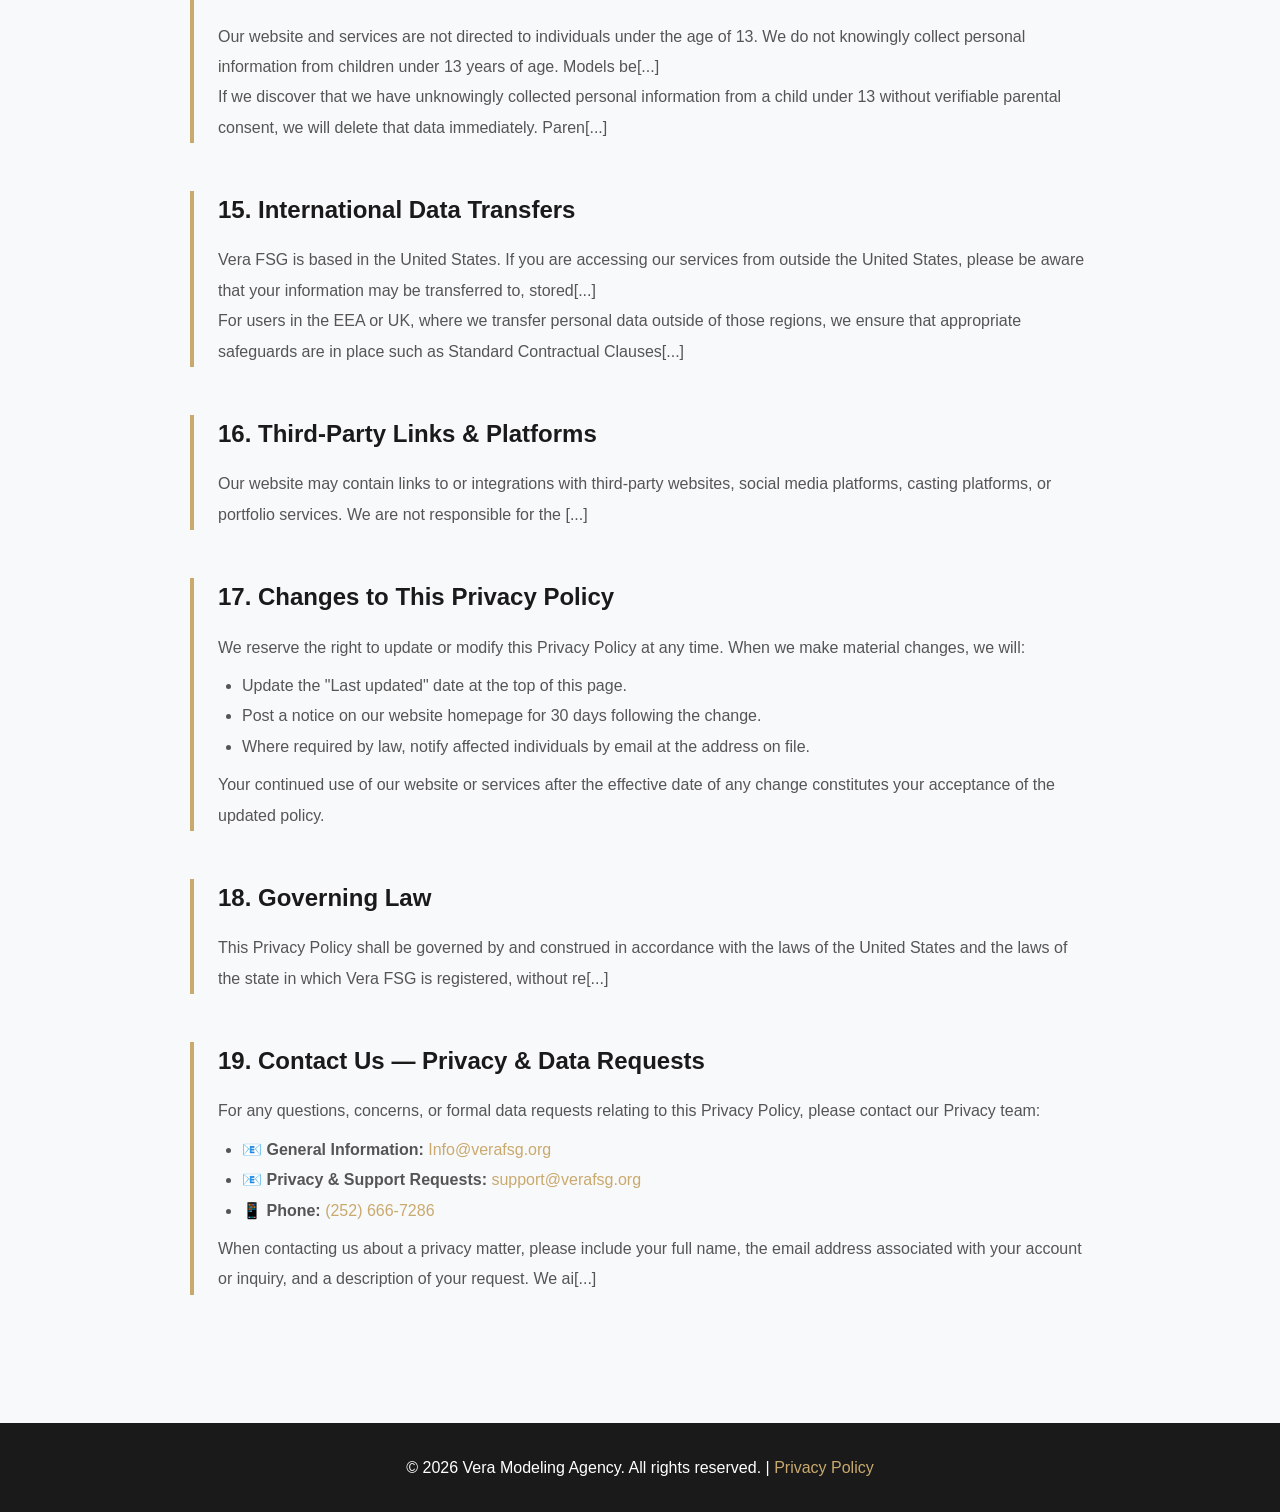
==== commit 68b84921: "Updating privacy.html with new content" ====
--- a/privacy.html
+++ b/privacy.html
@@ -38,10 +38,10 @@
 
                     <div class="privacy-block">
                         <h2>1. Introduction &amp; Legal Identity</h2>
-                        <p>This Privacy Policy is issued by <strong>Vera Modeling Agency FSG</strong> (hereinafter referred to as "Vera FSG", "we", "our", or "us"). We operate as a full-service modeling and talent representation agency. Our principal contact domain is <strong>verafsg.org</strong>.</p>
-                        <p>This document constitutes a legally binding Privacy Policy in accordance with applicable federal and state privacy laws including, but not limited to, the California Consumer Privacy Act (CCPA), the Children's Online Privacy Protection Act (COPPA), and applicable provisions of the General Data Protection Regulation (GDPR) where relevant to international users.</p>
-                        <p>By accessing our website, submitting any application, form, or inquiry, or engaging with any Vera FSG representative, you acknowledge that you have read, understood, and agree to the terms of this Privacy Policy.</p>
-                        <p>This policy is published publicly at <strong>verafsg.org/privacy.html</strong> and serves as our official privacy disclosure for purposes of platform verification, regulatory compliance, brand partnerships, and talent identity verification.</p>
+                        <p>This Privacy Policy is issued by <strong>Vera Modeling Agency FSG</strong> (hereinafter referred to as "Vera FSG", "we", "our", or "us"). We operate as a full-service modeli[...]            
+                        <p>This document constitutes a legally binding Privacy Policy in accordance with applicable federal and state privacy laws including, but not limited to, the California Consume[...]            
+                        <p>By accessing our website, submitting any application, form, or inquiry, or engaging with any Vera FSG representative, you acknowledge that you have read, understood, and agr[...]            
+                        <p>This policy is published publicly at <strong>verafsg.org/privacy.html</strong> and serves as our official privacy disclosure for purposes of platform verification, regulator[...]                    
                     </div>
 
                     <div class="privacy-block">
@@ -54,21 +54,21 @@
                             <li>Clients, brands, photographers, and creative partners who communicate with Vera FSG.</li>
                             <li>Any individual whose personal data is processed in connection with Vera FSG operations.</li>
                         </ul>
-                        <p>This policy does not apply to third-party websites, platforms, or services linked from our website, even if those platforms are used for modeling work, casting, or bookings. Each third party operates under its own privacy terms.</p>
+                        <p>This policy does not apply to third-party websites, platforms, or services linked from our website, even if those platforms are used for modeling work, casting, or bookings.[...]                    
                     </div>
 
                     <div class="privacy-block">
                         <h2>3. Identity Verification &amp; Talent Authentication</h2>
-                        <p>As part of our talent onboarding and verification process, Vera FSG collects and processes identity information to authenticate talent and ensure the integrity of our agency roster. This section specifically governs verification data.</p>
+                        <p>As part of our talent onboarding and verification process, Vera FSG collects and processes identity information to authenticate talent and ensure the integrity of our agency[...]                    
                         <h3>3.1 Information Collected for Verification</h3>
                         <ul>
-                            <li><strong>Government-Issued Photo ID:</strong> A copy of a valid passport, driver's license, or national ID card may be requested. This is used solely to verify legal identity, age eligibility, and work authorization.</li>
+                            <li><strong>Government-Issued Photo ID:</strong> A copy of a valid passport, driver's license, or national ID card may be requested. This is used solely to verify legal ide[...]                    
                             <li><strong>Full Legal Name:</strong> As it appears on official identification documents.</li>
-                            <li><strong>Date of Birth:</strong> To confirm that talent meets minimum age requirements (18+) for adult modeling or to establish proper guardian documentation for minors.</li>
+                            <li><strong>Date of Birth:</strong> To confirm that talent meets minimum age requirements (18+) for adult modeling or to establish proper guardian documentation for minors.[...]                    
                             <li><strong>Current Residential Address:</strong> For contract delivery, correspondence, and legal compliance purposes.</li>
-                            <li><strong>Social Security Number / Tax ID (where applicable):</strong> Required only for talent entering into paid contracts, for IRS Form 1099 or W-9 compliance. This data is encrypted and stored in compliance with financial data protection standards.</li>
+                            <li><strong>Social Security Number / Tax ID (where applicable):</strong> Required only for talent entering into paid contracts, for IRS Form 1099 or W-9 compliance. This da[...]                    
                             <li><strong>Signed Model Release &amp; Representation Agreement:</strong> Executed copies are retained as part of your permanent file.</li>
-                            <li><strong>Biometric Measurements:</strong> Height, weight, dress size, shoe size, and other physical measurements relevant to casting and booking, provided voluntarily by the talent.</li>
+                            <li><strong>Biometric Measurements:</strong> Height, weight, dress size, shoe size, and other physical measurements relevant to casting and booking, provided voluntarily by[...]                    
                             <li><strong>Professional Portfolio Photos:</strong> Headshots and composite cards submitted during application or onboarding.</li>
                         </ul>
                         <h3>3.2 How Verification Data Is Used</h3>
@@ -80,7 +80,7 @@
                             <li>To prevent fraud, misrepresentation, or unauthorized use of a model's identity.</li>
                         </ul>
                         <h3>3.3 Verification Data Security</h3>
-                        <p>All identity verification documents are stored in encrypted, access-controlled systems. Only authorized Vera FSG staff with a need-to-know basis may access verification files. We do not share government-issued ID documents with any third party under any circumstances without explicit written consent from the talent, except where required by law enforcement or a valid court order.</p>
+                        <p>All identity verification documents are stored in encrypted, access-controlled systems. Only authorized Vera FSG staff with a need-to-know basis may access verification file[...]                    
                     </div>
 
                     <div class="privacy-block">
@@ -110,7 +110,7 @@
                         <ul>
                             <li><strong>Directly from you:</strong> When you complete a contact form, submit a model application, send an email, or call us.</li>
                             <li><strong>Automatically:</strong> Through cookies, server logs, and analytics tools when you visit our website.</li>
-                            <li><strong>From third parties:</strong> Casting platforms, talent referral partners, or verified social media profiles (e.g., Instagram portfolio links you provide to us).</li>
+                            <li><strong>From third parties:</strong> Casting platforms, talent referral partners, or verified social media profiles (e.g., Instagram portfolio links you provide to us).[...]                    
                             <li><strong>Through contracted engagements:</strong> Information shared by clients or brands in connection with booking requests.</li>
                         </ul>
                     </div>
@@ -122,7 +122,7 @@
                             <li><strong>Consent:</strong> Where you have given clear, informed consent (e.g., for marketing emails or portfolio publication).</li>
                             <li><strong>Contractual Necessity:</strong> Where processing is required to perform a contract with you (e.g., talent representation agreements).</li>
                             <li><strong>Legal Obligation:</strong> Where we are required to process data to comply with a legal or regulatory obligation.</li>
-                            <li><strong>Legitimate Interests:</strong> Where processing is necessary for our legitimate business interests, provided those interests do not override your fundamental rights and freedoms.</li>
+                            <li><strong>Legitimate Interests:</strong> Where processing is necessary for our legitimate business interests, provided those interests do not override your fundamental ri[...]                    
                         </ul>
                     </div>
 
@@ -147,15 +147,15 @@
 
                     <div class="privacy-block">
                         <h2>8. Disclosure &amp; Sharing of Personal Information</h2>
-                        <p>We do not sell, rent, or trade your personal information. We may disclose your information to the following categories of recipients under strict confidentiality obligations:</p>
-                        <ul>
-                            <li><strong>Clients &amp; Casting Directors:</strong> Non-sensitive profile data (photos, measurements, portfolio) shared for legitimate booking purposes. Sensitive identity data is never shared with clients.</li>
-                            <li><strong>Service Providers:</strong> Third-party vendors who provide website hosting, cloud storage, email services, or contract management tools, all bound by data processing agreements.</li>
+                        <p>We do not sell, rent, or trade your personal information. We may disclose your information to the following categories of recipients under strict confidentiality obligations[...]                    
+                        <ul>
+                            <li><strong>Clients &amp; Casting Directors:</strong> Non-sensitive profile data (photos, measurements, portfolio) shared for legitimate booking purposes. Sensitive identit[...]                    
+                            <li><strong>Service Providers:</strong> Third-party vendors who provide website hosting, cloud storage, email services, or contract management tools, all bound by data proc[...]                    
                             <li><strong>Legal &amp; Regulatory Authorities:</strong> When required by a court order, subpoena, regulatory authority, or applicable law.</li>
                             <li><strong>Professional Advisors:</strong> Attorneys, accountants, or auditors who are bound by professional confidentiality obligations.</li>
-                            <li><strong>Business Successors:</strong> In the event of a merger, acquisition, or asset sale, your data may be transferred as part of that transaction, and you will be notified in advance.</li>
-                        </ul>
-                        <p>We require all third parties to respect the security of your personal data and to treat it in accordance with the law. We do not allow our third-party service providers to use your personal data for their own purposes.</p>
+                            <li><strong>Business Successors:</strong> In the event of a merger, acquisition, or asset sale, your data may be transferred as part of that transaction, and you will be no[...]                    
+                        </ul>
+                        <p>We require all third parties to respect the security of your personal data and to treat it in accordance with the law. We do not allow our third-party service providers to u[...]                    
                     </div>
 
                     <div class="privacy-block">
@@ -172,7 +172,7 @@
 
                     <div class="privacy-block">
                         <h2>10. Data Security</h2>
-                        <p>We implement industry-standard technical and organizational measures to protect your personal data from unauthorized access, disclosure, alteration, or destruction, including:</p>
+                        <p>We implement industry-standard technical and organizational measures to protect your personal data from unauthorized access, disclosure, alteration, or destruction, includin[...]                    
                         <ul>
                             <li>SSL/TLS encryption for all data transmitted through our website.</li>
                             <li>Encrypted storage for all sensitive identity and financial documents.</li>
@@ -181,7 +181,7 @@
                             <li>Secure destruction of physical documents containing personal information.</li>
                             <li>Incident response procedures in place for any suspected data breach.</li>
                         </ul>
-                        <p>In the event of a data breach that affects your personal data, we will notify affected individuals and relevant authorities as required by applicable law, within 72 hours of becoming aware of the breach where legally required.</p>
+                        <p>In the event of a data breach that affects your personal data, we will notify affected individuals and relevant authorities as required by applicable law, within 72 hours of[...]                    
                     </div>
 
                     <div class="privacy-block">
@@ -190,7 +190,7 @@
                         <ul>
                             <li><strong>Website contact form inquiries:</strong> 12 months from date of submission.</li>
                             <li><strong>Unsuccessful model applications / portfolios:</strong> Securely deleted within 90 days of final determination.</li>
-                            <li><strong>Active talent representation files:</strong> Retained for the duration of the representation relationship plus 7 years following termination, as required for tax and legal compliance.</li>
+                            <li><strong>Active talent representation files:</strong> Retained for the duration of the representation relationship plus 7 years following termination, as required for ta[...]                    
                             <li><strong>Tax and financial records:</strong> Minimum 7 years in compliance with IRS record-keeping requirements.</li>
                             <li><strong>Signed contracts &amp; releases:</strong> Minimum 10 years following contract expiration.</li>
                             <li><strong>Website analytics data:</strong> Aggregated / anonymized — retained indefinitely. Raw IP-level data: 90 days.</li>
@@ -211,7 +211,7 @@
                             <li><strong>Right to Withdraw Consent:</strong> Where processing is based on consent, withdraw it at any time without affecting prior processing.</li>
                             <li><strong>Right to Non-Discrimination (CCPA):</strong> We will not discriminate against you for exercising any of your privacy rights.</li>
                         </ul>
-                        <p>To submit a request, email us at <a href="mailto:support@verafsg.org">support@verafsg.org</a> with the subject line "Privacy Rights Request". We will respond within 30 days. We may need to verify your identity before processing the request.</p>
+                        <p>To submit a request, email us at <a href="mailto:support@verafsg.org">support@verafsg.org</a> with the subject line "Privacy Rights Request". We will respond within 30 days.[...]                    
                     </div>
 
                     <div class="privacy-block">
@@ -229,19 +229,19 @@
 
                     <div class="privacy-block">
                         <h2>14. Children's Privacy (COPPA)</h2>
-                        <p>Our website and services are not directed to individuals under the age of 13. We do not knowingly collect personal information from children under 13 years of age. Models between the ages of 13 and 17 may only be represented with verified parental or legal guardian consent, and all data collection for minor talent is subject to additional safeguards and parental access rights.</p>
-                        <p>If we discover that we have unknowingly collected personal information from a child under 13 without verifiable parental consent, we will delete that data immediately. Parents or guardians who believe we may have collected data from a minor should contact us at <a href="mailto:support@verafsg.org">support@verafsg.org</a>.</p>
+                        <p>Our website and services are not directed to individuals under the age of 13. We do not knowingly collect personal information from children under 13 years of age. Models be[...]                    
+                        <p>If we discover that we have unknowingly collected personal information from a child under 13 without verifiable parental consent, we will delete that data immediately. Paren[...]                    
                     </div>
 
                     <div class="privacy-block">
                         <h2>15. International Data Transfers</h2>
-                        <p>Vera FSG is based in the United States. If you are accessing our services from outside the United States, please be aware that your information may be transferred to, stored, and processed in the U.S. where our servers are located. U.S. privacy laws may differ from those in your country.</p>
-                        <p>For users in the EEA or UK, where we transfer personal data outside of those regions, we ensure that appropriate safeguards are in place such as Standard Contractual Clauses approved by the European Commission or equivalent mechanisms.</p>
+                        <p>Vera FSG is based in the United States. If you are accessing our services from outside the United States, please be aware that your information may be transferred to, stored[...]                    
+                        <p>For users in the EEA or UK, where we transfer personal data outside of those regions, we ensure that appropriate safeguards are in place such as Standard Contractual Clauses[...]                    
                     </div>
 
                     <div class="privacy-block">
                         <h2>16. Third-Party Links &amp; Platforms</h2>
-                        <p>Our website may contain links to or integrations with third-party websites, social media platforms, casting platforms, or portfolio services. We are not responsible for the privacy practices or security of those sites. We strongly encourage you to review the privacy policy of every website you visit. The inclusion of any link does not imply Vera FSG's endorsement of that site.</p>
+                        <p>Our website may contain links to or integrations with third-party websites, social media platforms, casting platforms, or portfolio services. We are not responsible for the [...]                    
                     </div>
 
                     <div class="privacy-block">
@@ -257,7 +257,7 @@
 
                     <div class="privacy-block">
                         <h2>18. Governing Law</h2>
-                        <p>This Privacy Policy shall be governed by and construed in accordance with the laws of the United States and the laws of the state in which Vera FSG is registered, without regard to conflict of law provisions. Any disputes arising under this policy shall be subject to the exclusive jurisdiction of the applicable courts.</p>
+                        <p>This Privacy Policy shall be governed by and construed in accordance with the laws of the United States and the laws of the state in which Vera FSG is registered, without re[...]                    
                     </div>
 
                     <div class="privacy-block">
@@ -268,7 +268,7 @@
                             <li>📧 <strong>Privacy &amp; Support Requests:</strong> <a href="mailto:support@verafsg.org">support@verafsg.org</a></li>
                             <li>📱 <strong>Phone:</strong> <a href="tel:+12526667286">(252) 666-7286</a></li>
                         </ul>
-                        <p>When contacting us about a privacy matter, please include your full name, the email address associated with your account or inquiry, and a description of your request. We aim to respond to all privacy inquiries within <strong>5 business days</strong> and to fulfill formal rights requests within <strong>30 calendar days</strong>.</p>
+                        <p>When contacting us about a privacy matter, please include your full name, the email address associated with your account or inquiry, and a description of your request. We ai[...]                    
                     </div>
 
                 </div>
@@ -284,4 +284,4 @@
 
     <script src="script.js"></script>
 </body>
-</html>
+</html>
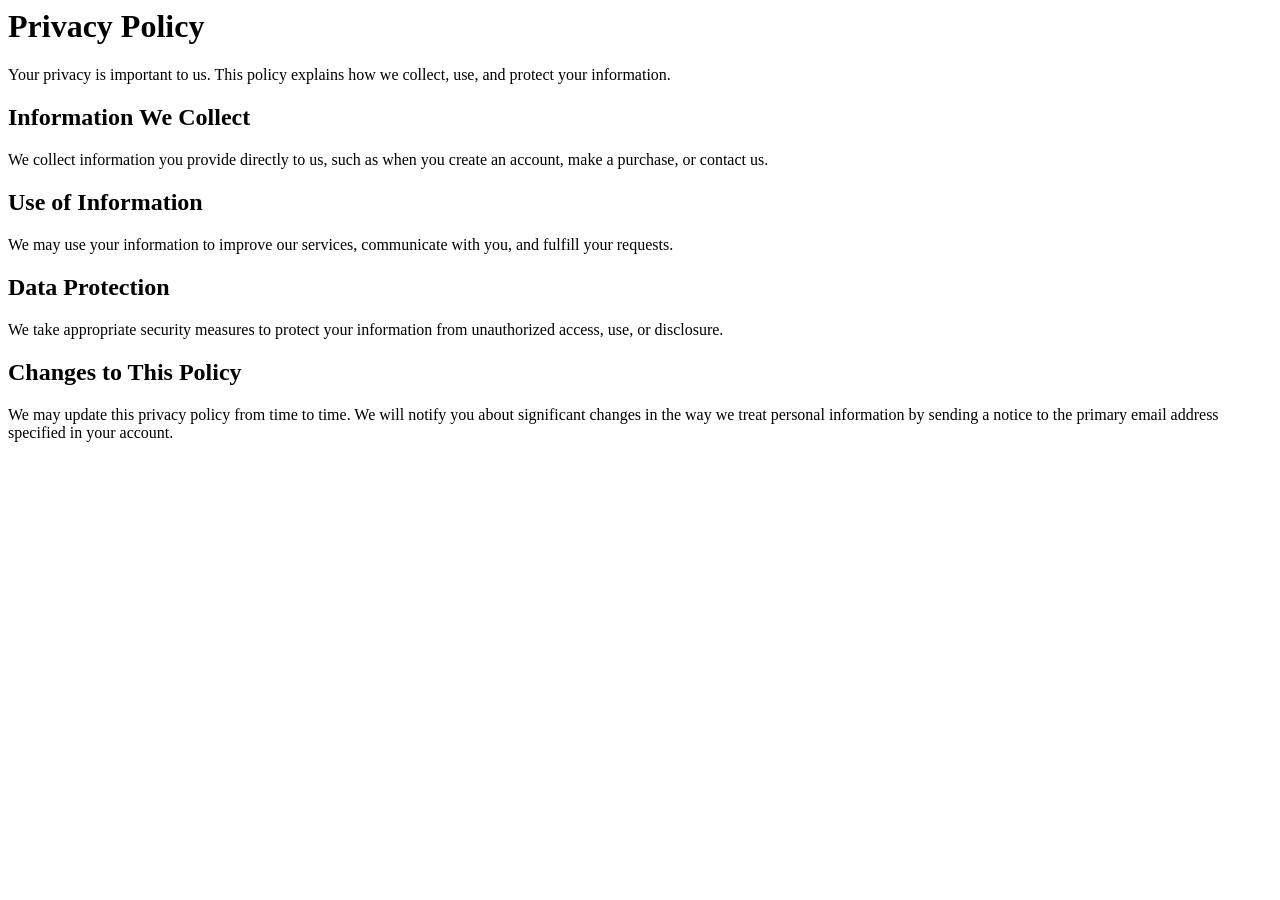
==== commit c151a7fe: "Restore full privacy policy content (revert truncation)" ====
--- a/privacy.html
+++ b/privacy.html
@@ -1,287 +1,17 @@
-<!DOCTYPE html>
-<html lang="en">
+<html>
 <head>
-    <meta charset="UTF-8">
-    <meta name="viewport" content="width=device-width, initial-scale=1.0">
-    <title>Privacy Policy - Vera Modeling Agency</title>
-    <link rel="stylesheet" href="styles.css">
+    <title>Privacy Policy</title>
 </head>
 <body>
-    <header>
-        <nav class="navbar">
-            <div class="container">
-                <div class="logo">
-                    <h1>VERA</h1>
-                    <p class="tagline">Modeling Agency</p>
-                </div>
-                <ul class="nav-links">
-                    <li><a href="index.html">Home</a></li>
-                    <li><a href="models.html">Our Models</a></li>
-                    <li><a href="announcements.html">Announcements</a></li>
-                    <li><a href="contact.html">Contact</a></li>
-                </ul>
-            </div>
-        </nav>
-    </header>
-
-    <main>
-        <section class="page-header">
-            <div class="container">
-                <h1>Privacy Policy</h1>
-                <p>Last updated: March 12, 2026</p>
-            </div>
-        </section>
-
-        <section class="privacy-section">
-            <div class="container">
-                <div class="privacy-content">
-
-                    <div class="privacy-block">
-                        <h2>1. Introduction &amp; Legal Identity</h2>
-                        <p>This Privacy Policy is issued by <strong>Vera Modeling Agency FSG</strong> (hereinafter referred to as "Vera FSG", "we", "our", or "us"). We operate as a full-service modeli[...]            
-                        <p>This document constitutes a legally binding Privacy Policy in accordance with applicable federal and state privacy laws including, but not limited to, the California Consume[...]            
-                        <p>By accessing our website, submitting any application, form, or inquiry, or engaging with any Vera FSG representative, you acknowledge that you have read, understood, and agr[...]            
-                        <p>This policy is published publicly at <strong>verafsg.org/privacy.html</strong> and serves as our official privacy disclosure for purposes of platform verification, regulator[...]                    
-                    </div>
-
-                    <div class="privacy-block">
-                        <h2>2. Scope of This Policy</h2>
-                        <p>This Privacy Policy applies to:</p>
-                        <ul>
-                            <li>All visitors to the Vera FSG website.</li>
-                            <li>Prospective models and talent who submit applications, portfolios, or inquiry forms.</li>
-                            <li>Currently represented models and talent under contract with Vera FSG.</li>
-                            <li>Clients, brands, photographers, and creative partners who communicate with Vera FSG.</li>
-                            <li>Any individual whose personal data is processed in connection with Vera FSG operations.</li>
-                        </ul>
-                        <p>This policy does not apply to third-party websites, platforms, or services linked from our website, even if those platforms are used for modeling work, casting, or bookings.[...]                    
-                    </div>
-
-                    <div class="privacy-block">
-                        <h2>3. Identity Verification &amp; Talent Authentication</h2>
-                        <p>As part of our talent onboarding and verification process, Vera FSG collects and processes identity information to authenticate talent and ensure the integrity of our agency[...]                    
-                        <h3>3.1 Information Collected for Verification</h3>
-                        <ul>
-                            <li><strong>Government-Issued Photo ID:</strong> A copy of a valid passport, driver's license, or national ID card may be requested. This is used solely to verify legal ide[...]                    
-                            <li><strong>Full Legal Name:</strong> As it appears on official identification documents.</li>
-                            <li><strong>Date of Birth:</strong> To confirm that talent meets minimum age requirements (18+) for adult modeling or to establish proper guardian documentation for minors.[...]                    
-                            <li><strong>Current Residential Address:</strong> For contract delivery, correspondence, and legal compliance purposes.</li>
-                            <li><strong>Social Security Number / Tax ID (where applicable):</strong> Required only for talent entering into paid contracts, for IRS Form 1099 or W-9 compliance. This da[...]                    
-                            <li><strong>Signed Model Release &amp; Representation Agreement:</strong> Executed copies are retained as part of your permanent file.</li>
-                            <li><strong>Biometric Measurements:</strong> Height, weight, dress size, shoe size, and other physical measurements relevant to casting and booking, provided voluntarily by[...]                    
-                            <li><strong>Professional Portfolio Photos:</strong> Headshots and composite cards submitted during application or onboarding.</li>
-                        </ul>
-                        <h3>3.2 How Verification Data Is Used</h3>
-                        <ul>
-                            <li>To confirm legal identity before executing any representation agreement or contract.</li>
-                            <li>To verify age eligibility and ensure compliance with labor laws applicable to models.</li>
-                            <li>To share relevant profile details (non-sensitive) with clients and casting directors as part of legitimate booking activities.</li>
-                            <li>To fulfill legal and regulatory reporting obligations.</li>
-                            <li>To prevent fraud, misrepresentation, or unauthorized use of a model's identity.</li>
-                        </ul>
-                        <h3>3.3 Verification Data Security</h3>
-                        <p>All identity verification documents are stored in encrypted, access-controlled systems. Only authorized Vera FSG staff with a need-to-know basis may access verification file[...]                    
-                    </div>
-
-                    <div class="privacy-block">
-                        <h2>4. Categories of Personal Information Collected</h2>
-                        <p>We collect the following categories of personal information, depending on your relationship with Vera FSG:</p>
-                        <table class="privacy-table">
-                            <thead>
-                                <tr><th>Category</th><th>Examples</th><th>Collected?</th></tr>
-                            </thead>
-                            <tbody>
-                                <tr><td>Identifiers</td><td>Name, email, phone, IP address, username</td><td>Yes</td></tr>
-                                <tr><td>Personal Records</td><td>Address, date of birth, government ID</td><td>Yes (talent only)</td></tr>
-                                <tr><td>Financial Information</td><td>Tax ID, payment details for contracts</td><td>Yes (contracted talent)</td></tr>
-                                <tr><td>Physical Characteristics</td><td>Measurements, photos, comp card data</td><td>Yes (talent only)</td></tr>
-                                <tr><td>Professional Information</td><td>Portfolio, experience, work history</td><td>Yes</td></tr>
-                                <tr><td>Internet Activity</td><td>Browser type, pages visited, session duration</td><td>Yes</td></tr>
-                                <tr><td>Geolocation Data</td><td>City/region-level location from IP</td><td>Yes</td></tr>
-                                <tr><td>Communications</td><td>Emails, messages, form submissions</td><td>Yes</td></tr>
-                                <tr><td>Sensitive Personal Data</td><td>Government ID, SSN/Tax ID</td><td>Limited — talent contracts only</td></tr>
-                            </tbody>
-                        </table>
-                    </div>
-
-                    <div class="privacy-block">
-                        <h2>5. How We Collect Your Information</h2>
-                        <p>Personal information is collected through the following means:</p>
-                        <ul>
-                            <li><strong>Directly from you:</strong> When you complete a contact form, submit a model application, send an email, or call us.</li>
-                            <li><strong>Automatically:</strong> Through cookies, server logs, and analytics tools when you visit our website.</li>
-                            <li><strong>From third parties:</strong> Casting platforms, talent referral partners, or verified social media profiles (e.g., Instagram portfolio links you provide to us).[...]                    
-                            <li><strong>Through contracted engagements:</strong> Information shared by clients or brands in connection with booking requests.</li>
-                        </ul>
-                    </div>
-
-                    <div class="privacy-block">
-                        <h2>6. Legal Basis for Processing (GDPR)</h2>
-                        <p>For users in the European Economic Area (EEA) or United Kingdom, we process your personal data on the following legal bases:</p>
-                        <ul>
-                            <li><strong>Consent:</strong> Where you have given clear, informed consent (e.g., for marketing emails or portfolio publication).</li>
-                            <li><strong>Contractual Necessity:</strong> Where processing is required to perform a contract with you (e.g., talent representation agreements).</li>
-                            <li><strong>Legal Obligation:</strong> Where we are required to process data to comply with a legal or regulatory obligation.</li>
-                            <li><strong>Legitimate Interests:</strong> Where processing is necessary for our legitimate business interests, provided those interests do not override your fundamental ri[...]                    
-                        </ul>
-                    </div>
-
-                    <div class="privacy-block">
-                        <h2>7. Purposes of Data Processing</h2>
-                        <p>We process personal data for the following specific purposes:</p>
-                        <ul>
-                            <li>Talent recruitment, onboarding, and representation management.</li>
-                            <li>Identity and age verification as required by law and agency policy.</li>
-                            <li>Contract execution and management of talent-agency agreements.</li>
-                            <li>Booking coordination between talent and clients (brands, photographers, designers, production companies).</li>
-                            <li>Payment processing and tax reporting for contracted talent.</li>
-                            <li>Portfolio management and digital presence across official Vera FSG channels.</li>
-                            <li>Marketing and promotion of our agency and represented talent (with consent).</li>
-                            <li>Legal defense and enforcement of contractual rights.</li>
-                            <li>Compliance with applicable labor, tax, and entertainment industry laws.</li>
-                            <li>Website analytics and continuous improvement of our digital services.</li>
-                            <li>Fraud prevention and identity protection.</li>
-                            <li>Responding to law enforcement requests or legal proceedings.</li>
-                        </ul>
-                    </div>
-
-                    <div class="privacy-block">
-                        <h2>8. Disclosure &amp; Sharing of Personal Information</h2>
-                        <p>We do not sell, rent, or trade your personal information. We may disclose your information to the following categories of recipients under strict confidentiality obligations[...]                    
-                        <ul>
-                            <li><strong>Clients &amp; Casting Directors:</strong> Non-sensitive profile data (photos, measurements, portfolio) shared for legitimate booking purposes. Sensitive identit[...]                    
-                            <li><strong>Service Providers:</strong> Third-party vendors who provide website hosting, cloud storage, email services, or contract management tools, all bound by data proc[...]                    
-                            <li><strong>Legal &amp; Regulatory Authorities:</strong> When required by a court order, subpoena, regulatory authority, or applicable law.</li>
-                            <li><strong>Professional Advisors:</strong> Attorneys, accountants, or auditors who are bound by professional confidentiality obligations.</li>
-                            <li><strong>Business Successors:</strong> In the event of a merger, acquisition, or asset sale, your data may be transferred as part of that transaction, and you will be no[...]                    
-                        </ul>
-                        <p>We require all third parties to respect the security of your personal data and to treat it in accordance with the law. We do not allow our third-party service providers to u[...]                    
-                    </div>
-
-                    <div class="privacy-block">
-                        <h2>9. Cookies &amp; Tracking Technologies</h2>
-                        <p>Our website uses the following types of cookies and tracking tools:</p>
-                        <ul>
-                            <li><strong>Strictly Necessary Cookies:</strong> Required for the website to function. These cannot be disabled.</li>
-                            <li><strong>Analytics Cookies:</strong> Help us understand how visitors interact with our site (e.g., pages visited, bounce rate). These are anonymized and aggregated.</li>
-                            <li><strong>Functional Cookies:</strong> Remember your preferences and settings to improve your experience.</li>
-                            <li><strong>Marketing Cookies:</strong> Only used with your explicit consent to deliver relevant content or track campaign performance.</li>
-                        </ul>
-                        <p>You may manage cookie preferences through your browser settings at any time. Disabling certain cookies may impact the functionality of parts of our site.</p>
-                    </div>
-
-                    <div class="privacy-block">
-                        <h2>10. Data Security</h2>
-                        <p>We implement industry-standard technical and organizational measures to protect your personal data from unauthorized access, disclosure, alteration, or destruction, includin[...]                    
-                        <ul>
-                            <li>SSL/TLS encryption for all data transmitted through our website.</li>
-                            <li>Encrypted storage for all sensitive identity and financial documents.</li>
-                            <li>Role-based access controls limiting staff access to personal data on a need-to-know basis.</li>
-                            <li>Regular security reviews and audits of our data handling practices.</li>
-                            <li>Secure destruction of physical documents containing personal information.</li>
-                            <li>Incident response procedures in place for any suspected data breach.</li>
-                        </ul>
-                        <p>In the event of a data breach that affects your personal data, we will notify affected individuals and relevant authorities as required by applicable law, within 72 hours of[...]                    
-                    </div>
-
-                    <div class="privacy-block">
-                        <h2>11. Data Retention</h2>
-                        <p>We retain personal data for the following periods:</p>
-                        <ul>
-                            <li><strong>Website contact form inquiries:</strong> 12 months from date of submission.</li>
-                            <li><strong>Unsuccessful model applications / portfolios:</strong> Securely deleted within 90 days of final determination.</li>
-                            <li><strong>Active talent representation files:</strong> Retained for the duration of the representation relationship plus 7 years following termination, as required for ta[...]                    
-                            <li><strong>Tax and financial records:</strong> Minimum 7 years in compliance with IRS record-keeping requirements.</li>
-                            <li><strong>Signed contracts &amp; releases:</strong> Minimum 10 years following contract expiration.</li>
-                            <li><strong>Website analytics data:</strong> Aggregated / anonymized — retained indefinitely. Raw IP-level data: 90 days.</li>
-                        </ul>
-                        <p>Upon expiry of the applicable retention period, data will be securely deleted or anonymized so that it can no longer identify you.</p>
-                    </div>
-
-                    <div class="privacy-block">
-                        <h2>12. Your Rights &amp; Choices</h2>
-                        <p>Depending on your jurisdiction, you have the following rights with respect to your personal data:</p>
-                        <ul>
-                            <li><strong>Right of Access:</strong> Request a copy of the personal data we hold about you.</li>
-                            <li><strong>Right to Rectification:</strong> Request correction of inaccurate or incomplete data.</li>
-                            <li><strong>Right to Erasure ("Right to be Forgotten"):</strong> Request deletion of your personal data, subject to our legal retention obligations.</li>
-                            <li><strong>Right to Restriction:</strong> Request that we limit how we use your data in certain circumstances.</li>
-                            <li><strong>Right to Data Portability:</strong> Receive your personal data in a structured, machine-readable format.</li>
-                            <li><strong>Right to Object:</strong> Object to processing based on legitimate interests, including direct marketing.</li>
-                            <li><strong>Right to Withdraw Consent:</strong> Where processing is based on consent, withdraw it at any time without affecting prior processing.</li>
-                            <li><strong>Right to Non-Discrimination (CCPA):</strong> We will not discriminate against you for exercising any of your privacy rights.</li>
-                        </ul>
-                        <p>To submit a request, email us at <a href="mailto:support@verafsg.org">support@verafsg.org</a> with the subject line "Privacy Rights Request". We will respond within 30 days.[...]                    
-                    </div>
-
-                    <div class="privacy-block">
-                        <h2>13. California Privacy Rights (CCPA / CPRA)</h2>
-                        <p>California residents have additional rights under the California Consumer Privacy Act (CCPA) as amended by the California Privacy Rights Act (CPRA):</p>
-                        <ul>
-                            <li>The right to know what personal information is collected, used, shared, or sold.</li>
-                            <li>The right to delete personal information held by businesses and their service providers.</li>
-                            <li>The right to opt-out of the sale or sharing of personal information. <em>Note: Vera FSG does not sell personal information.</em></li>
-                            <li>The right to correct inaccurate personal information.</li>
-                            <li>The right to limit use and disclosure of sensitive personal information.</li>
-                        </ul>
-                        <p>To exercise California rights, contact: <a href="mailto:support@verafsg.org">support@verafsg.org</a></p>
-                    </div>
-
-                    <div class="privacy-block">
-                        <h2>14. Children's Privacy (COPPA)</h2>
-                        <p>Our website and services are not directed to individuals under the age of 13. We do not knowingly collect personal information from children under 13 years of age. Models be[...]                    
-                        <p>If we discover that we have unknowingly collected personal information from a child under 13 without verifiable parental consent, we will delete that data immediately. Paren[...]                    
-                    </div>
-
-                    <div class="privacy-block">
-                        <h2>15. International Data Transfers</h2>
-                        <p>Vera FSG is based in the United States. If you are accessing our services from outside the United States, please be aware that your information may be transferred to, stored[...]                    
-                        <p>For users in the EEA or UK, where we transfer personal data outside of those regions, we ensure that appropriate safeguards are in place such as Standard Contractual Clauses[...]                    
-                    </div>
-
-                    <div class="privacy-block">
-                        <h2>16. Third-Party Links &amp; Platforms</h2>
-                        <p>Our website may contain links to or integrations with third-party websites, social media platforms, casting platforms, or portfolio services. We are not responsible for the [...]                    
-                    </div>
-
-                    <div class="privacy-block">
-                        <h2>17. Changes to This Privacy Policy</h2>
-                        <p>We reserve the right to update or modify this Privacy Policy at any time. When we make material changes, we will:</p>
-                        <ul>
-                            <li>Update the "Last updated" date at the top of this page.</li>
-                            <li>Post a notice on our website homepage for 30 days following the change.</li>
-                            <li>Where required by law, notify affected individuals by email at the address on file.</li>
-                        </ul>
-                        <p>Your continued use of our website or services after the effective date of any change constitutes your acceptance of the updated policy.</p>
-                    </div>
-
-                    <div class="privacy-block">
-                        <h2>18. Governing Law</h2>
-                        <p>This Privacy Policy shall be governed by and construed in accordance with the laws of the United States and the laws of the state in which Vera FSG is registered, without re[...]                    
-                    </div>
-
-                    <div class="privacy-block">
-                        <h2>19. Contact Us — Privacy &amp; Data Requests</h2>
-                        <p>For any questions, concerns, or formal data requests relating to this Privacy Policy, please contact our Privacy team:</p>
-                        <ul>
-                            <li>📧 <strong>General Information:</strong> <a href="mailto:Info@verafsg.org">Info@verafsg.org</a></li>
-                            <li>📧 <strong>Privacy &amp; Support Requests:</strong> <a href="mailto:support@verafsg.org">support@verafsg.org</a></li>
-                            <li>📱 <strong>Phone:</strong> <a href="tel:+12526667286">(252) 666-7286</a></li>
-                        </ul>
-                        <p>When contacting us about a privacy matter, please include your full name, the email address associated with your account or inquiry, and a description of your request. We ai[...]                    
-                    </div>
-
-                </div>
-            </div>
-        </section>
-    </main>
-
-    <footer>
-        <div class="container">
-            <p>&copy; 2026 Vera Modeling Agency. All rights reserved. | <a href="privacy.html">Privacy Policy</a></p>
-        </div>
-    </footer>
-
-    <script src="script.js"></script>
+    <h1>Privacy Policy</h1>
+    <p>Your privacy is important to us. This policy explains how we collect, use, and protect your information.</p>
+    <h2>Information We Collect</h2>
+    <p>We collect information you provide directly to us, such as when you create an account, make a purchase, or contact us.</p>
+    <h2>Use of Information</h2>
+    <p>We may use your information to improve our services, communicate with you, and fulfill your requests.</p>
+    <h2>Data Protection</h2>
+    <p>We take appropriate security measures to protect your information from unauthorized access, use, or disclosure.</p>
+    <h2>Changes to This Policy</h2>
+    <p>We may update this privacy policy from time to time. We will notify you about significant changes in the way we treat personal information by sending a notice to the primary email address specified in your account.</p>
 </body>
 </html>
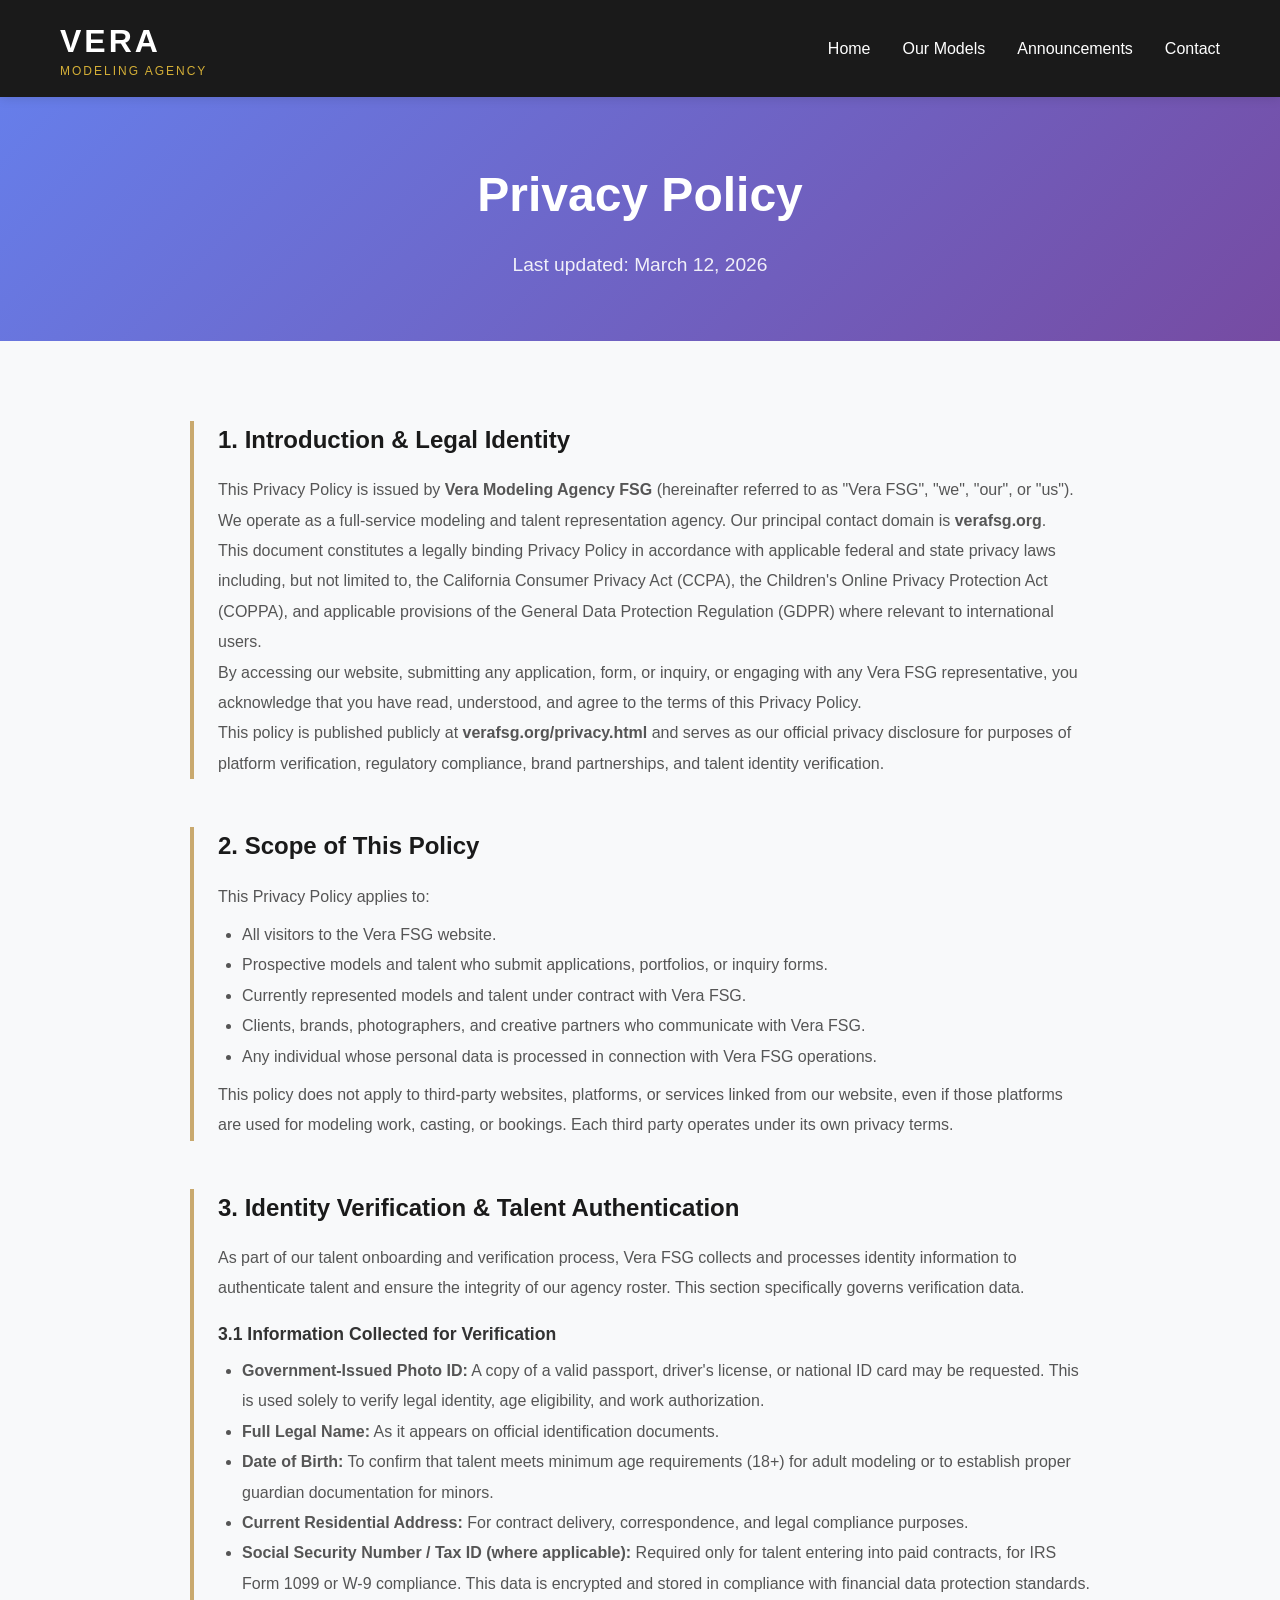
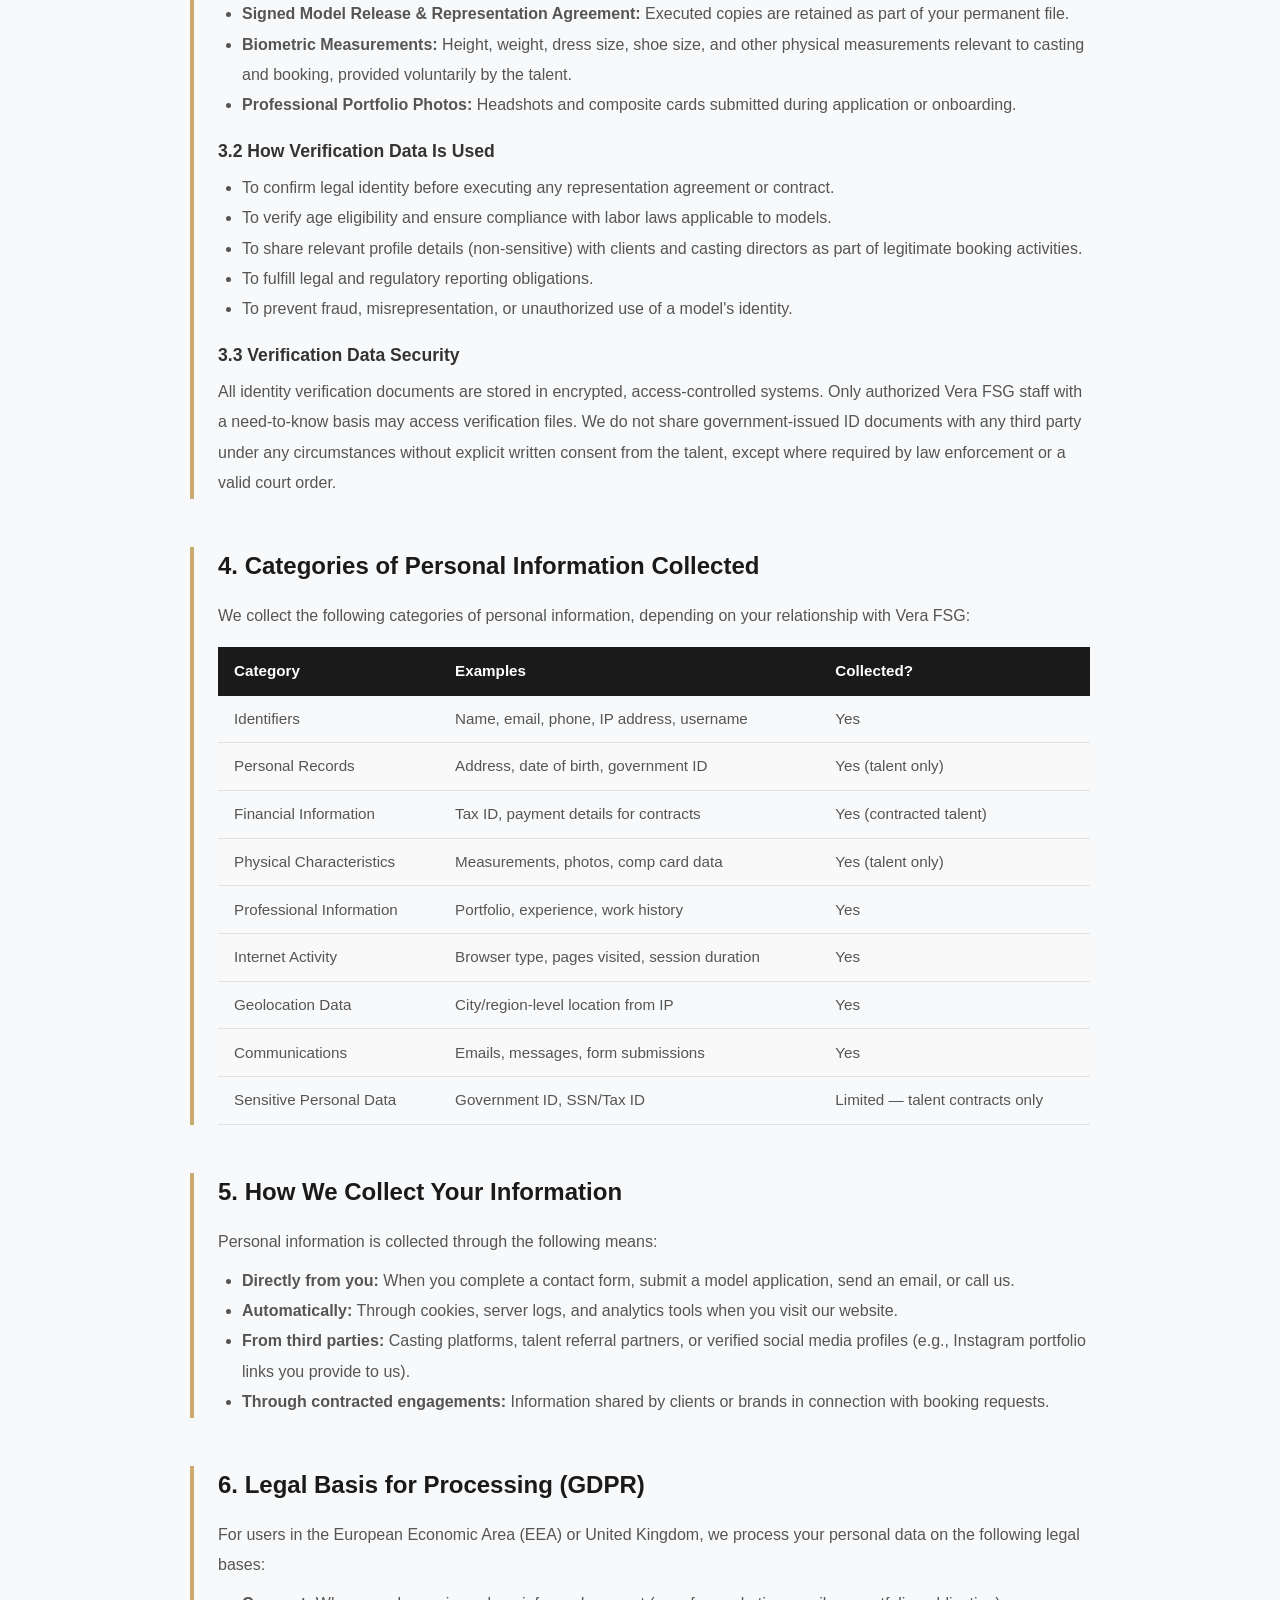
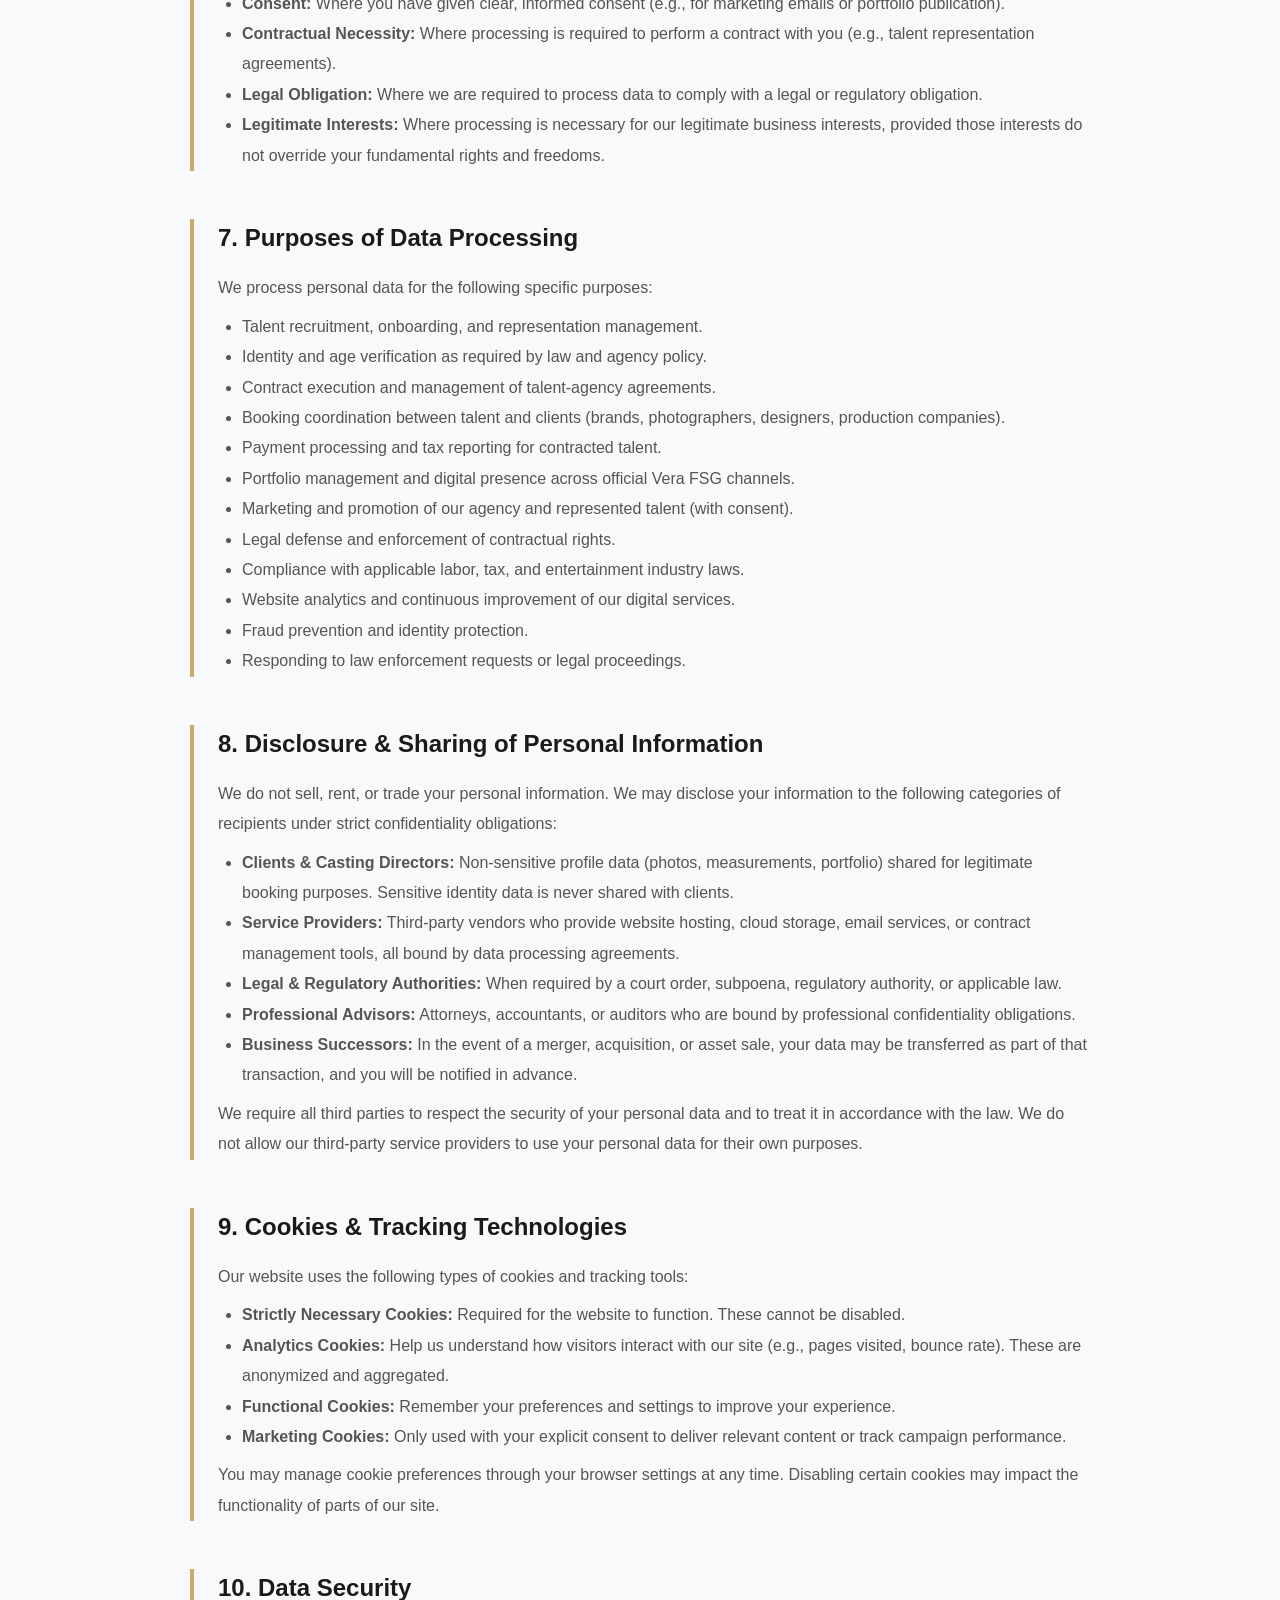
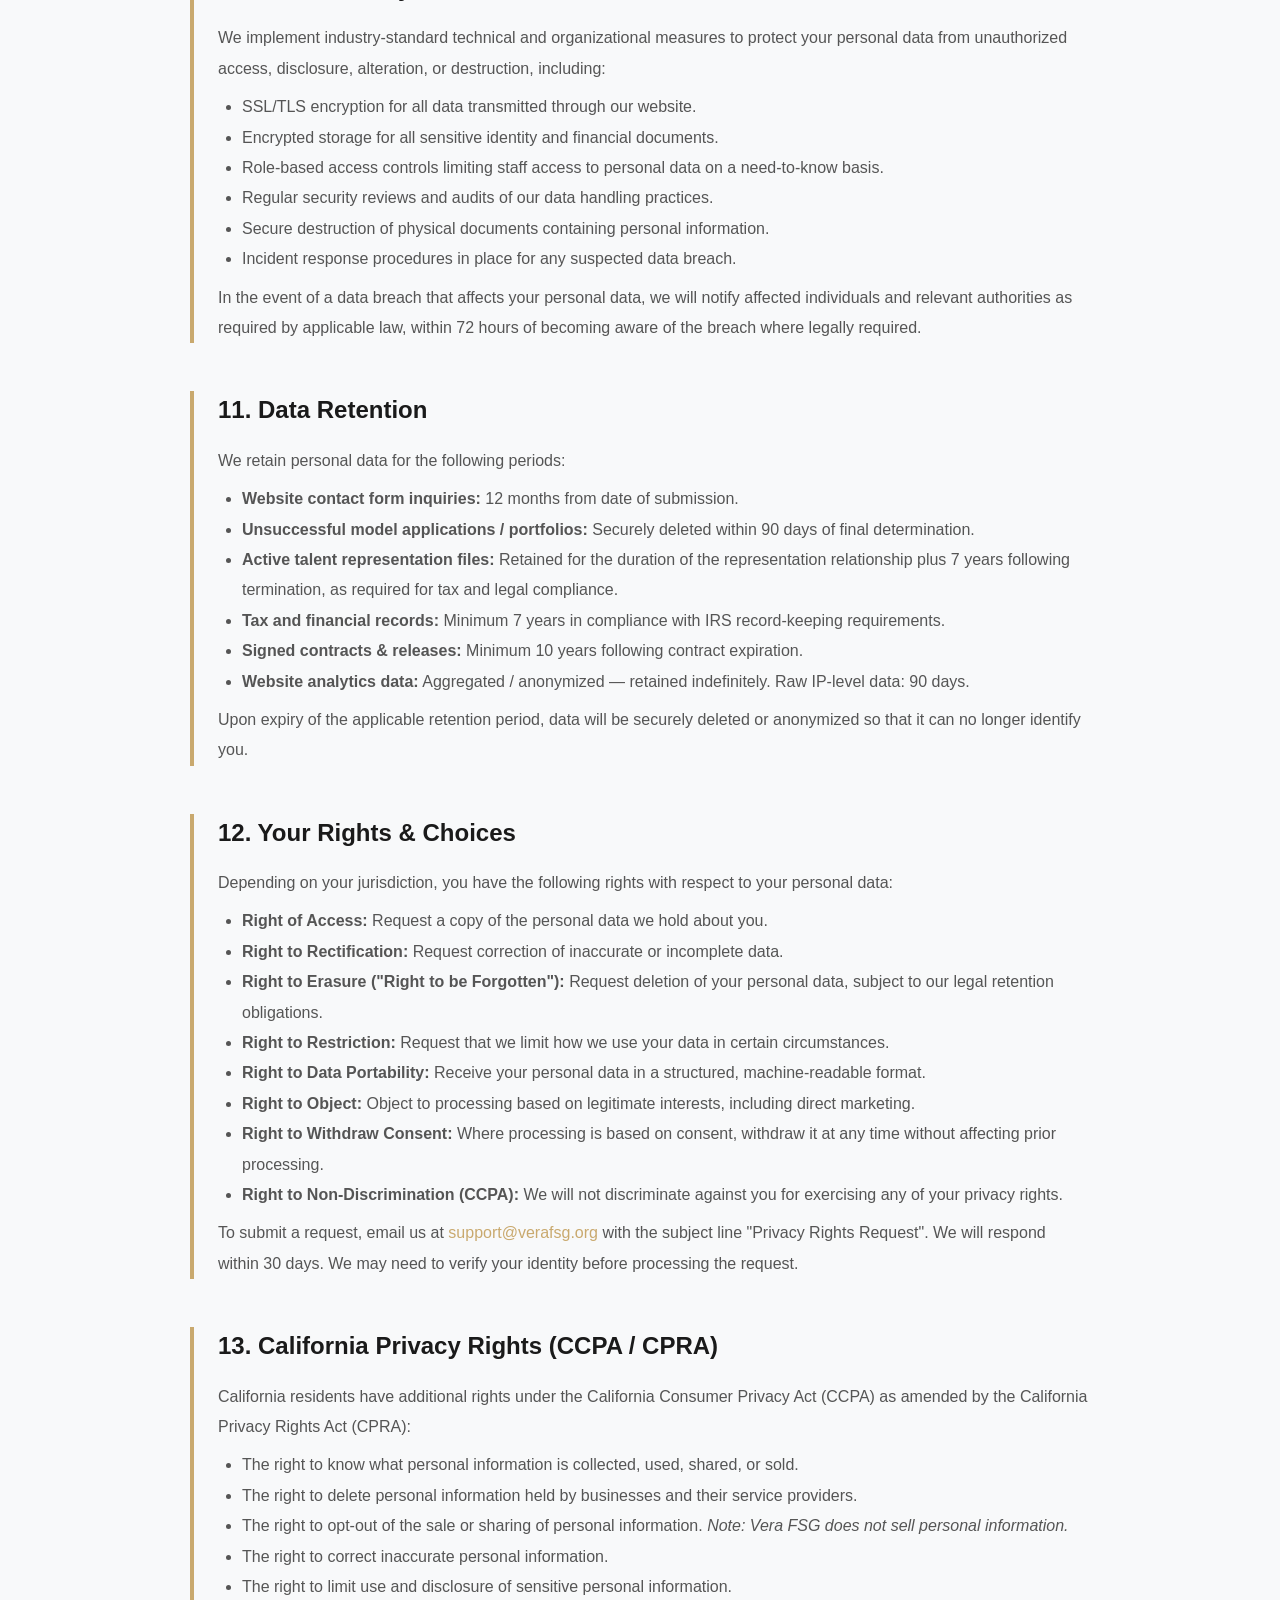
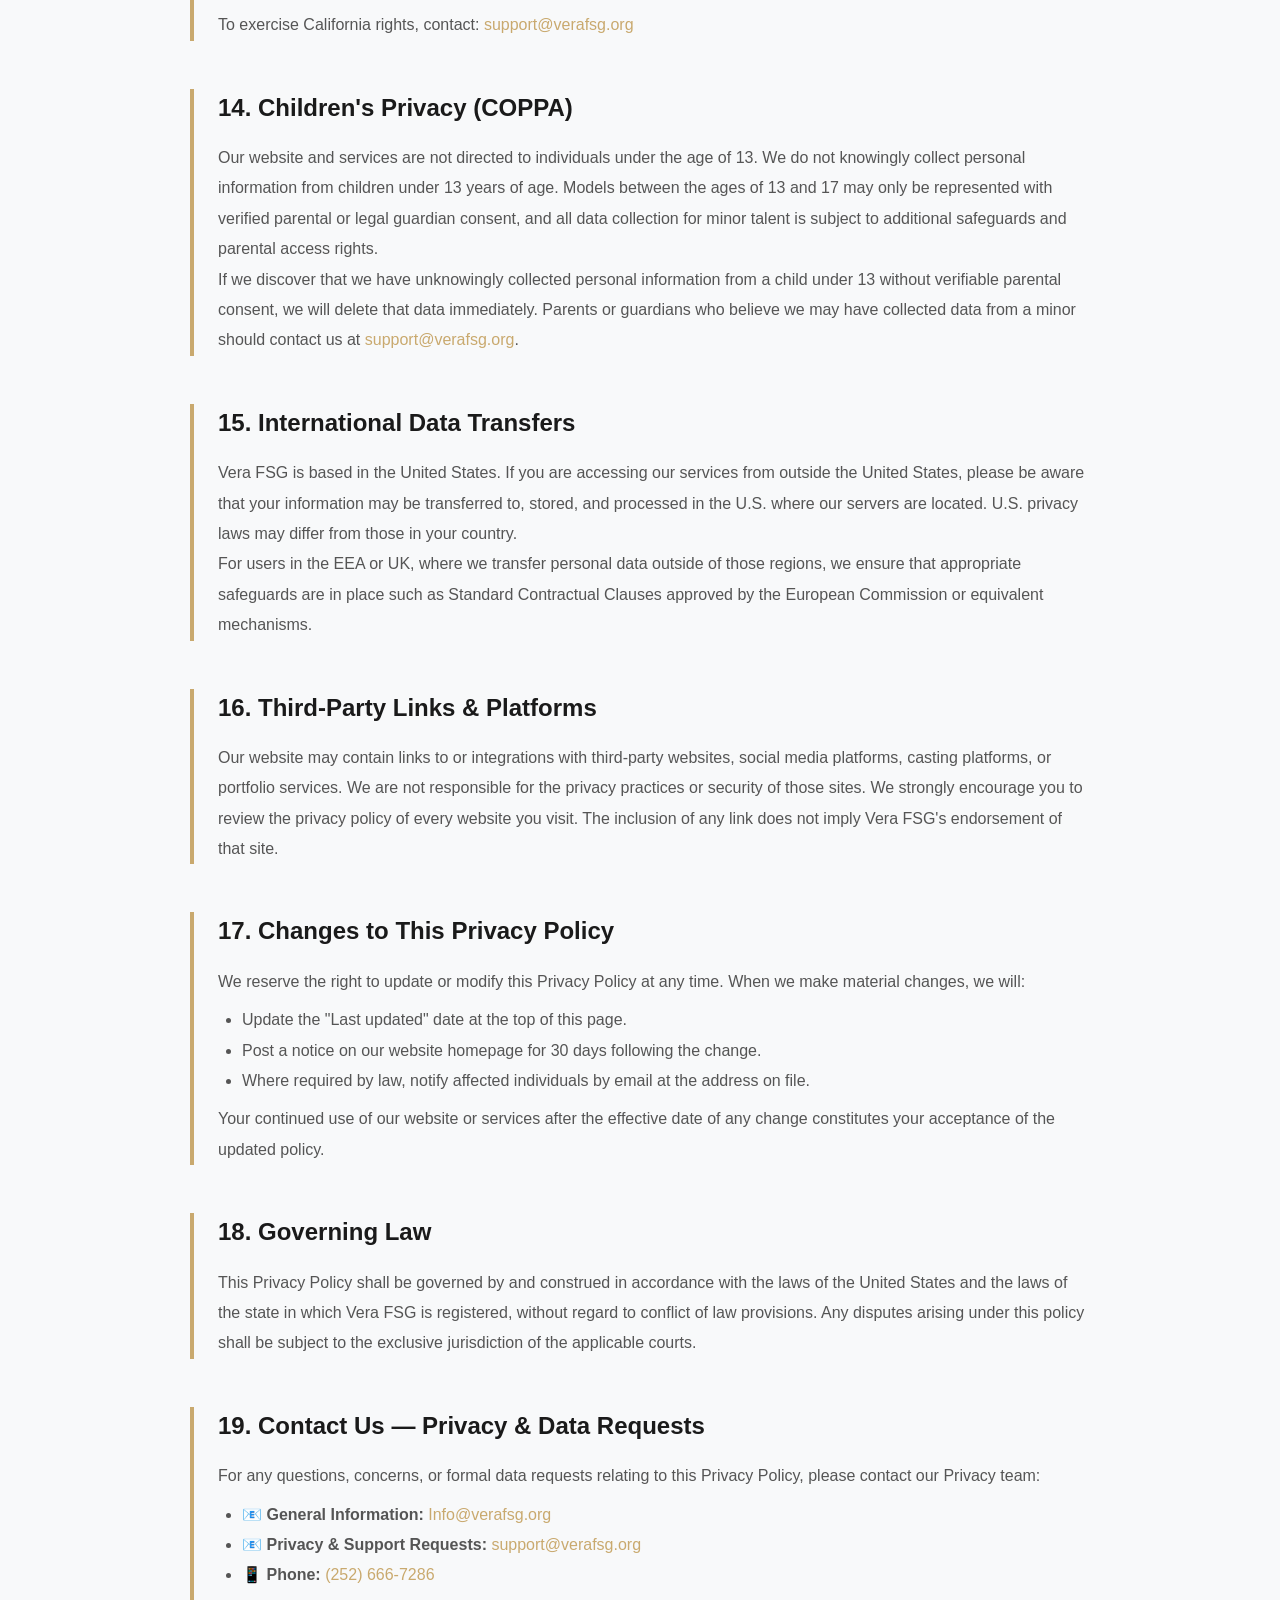
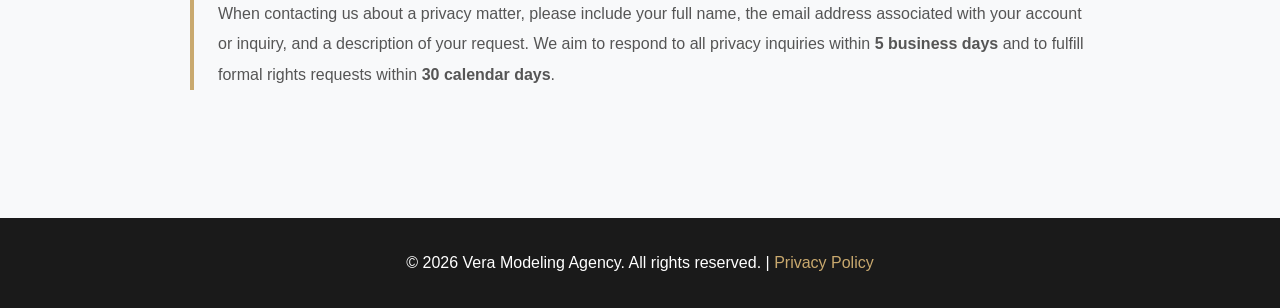
==== commit 3e0239e8: "Restore privacy.html from ce7860f6262501303c1f2dd462908446d97a2e13" ====
--- a/privacy.html
+++ b/privacy.html
@@ -1,17 +1,287 @@
-<html>
+<!DOCTYPE html>
+<html lang="en">
 <head>
-    <title>Privacy Policy</title>
+    <meta charset="UTF-8">
+    <meta name="viewport" content="width=device-width, initial-scale=1.0">
+    <title>Privacy Policy - Vera Modeling Agency</title>
+    <link rel="stylesheet" href="styles.css">
 </head>
 <body>
-    <h1>Privacy Policy</h1>
-    <p>Your privacy is important to us. This policy explains how we collect, use, and protect your information.</p>
-    <h2>Information We Collect</h2>
-    <p>We collect information you provide directly to us, such as when you create an account, make a purchase, or contact us.</p>
-    <h2>Use of Information</h2>
-    <p>We may use your information to improve our services, communicate with you, and fulfill your requests.</p>
-    <h2>Data Protection</h2>
-    <p>We take appropriate security measures to protect your information from unauthorized access, use, or disclosure.</p>
-    <h2>Changes to This Policy</h2>
-    <p>We may update this privacy policy from time to time. We will notify you about significant changes in the way we treat personal information by sending a notice to the primary email address specified in your account.</p>
+    <header>
+        <nav class="navbar">
+            <div class="container">
+                <div class="logo">
+                    <h1>VERA</h1>
+                    <p class="tagline">Modeling Agency</p>
+                </div>
+                <ul class="nav-links">
+                    <li><a href="index.html">Home</a></li>
+                    <li><a href="models.html">Our Models</a></li>
+                    <li><a href="announcements.html">Announcements</a></li>
+                    <li><a href="contact.html">Contact</a></li>
+                </ul>
+            </div>
+        </nav>
+    </header>
+
+    <main>
+        <section class="page-header">
+            <div class="container">
+                <h1>Privacy Policy</h1>
+                <p>Last updated: March 12, 2026</p>
+            </div>
+        </section>
+
+        <section class="privacy-section">
+            <div class="container">
+                <div class="privacy-content">
+
+                    <div class="privacy-block">
+                        <h2>1. Introduction &amp; Legal Identity</h2>
+                        <p>This Privacy Policy is issued by <strong>Vera Modeling Agency FSG</strong> (hereinafter referred to as "Vera FSG", "we", "our", or "us"). We operate as a full-service modeling and talent representation agency. Our principal contact domain is <strong>verafsg.org</strong>.</p>
+                        <p>This document constitutes a legally binding Privacy Policy in accordance with applicable federal and state privacy laws including, but not limited to, the California Consumer Privacy Act (CCPA), the Children's Online Privacy Protection Act (COPPA), and applicable provisions of the General Data Protection Regulation (GDPR) where relevant to international users.</p>
+                        <p>By accessing our website, submitting any application, form, or inquiry, or engaging with any Vera FSG representative, you acknowledge that you have read, understood, and agree to the terms of this Privacy Policy.</p>
+                        <p>This policy is published publicly at <strong>verafsg.org/privacy.html</strong> and serves as our official privacy disclosure for purposes of platform verification, regulatory compliance, brand partnerships, and talent identity verification.</p>
+                    </div>
+
+                    <div class="privacy-block">
+                        <h2>2. Scope of This Policy</h2>
+                        <p>This Privacy Policy applies to:</p>
+                        <ul>
+                            <li>All visitors to the Vera FSG website.</li>
+                            <li>Prospective models and talent who submit applications, portfolios, or inquiry forms.</li>
+                            <li>Currently represented models and talent under contract with Vera FSG.</li>
+                            <li>Clients, brands, photographers, and creative partners who communicate with Vera FSG.</li>
+                            <li>Any individual whose personal data is processed in connection with Vera FSG operations.</li>
+                        </ul>
+                        <p>This policy does not apply to third-party websites, platforms, or services linked from our website, even if those platforms are used for modeling work, casting, or bookings. Each third party operates under its own privacy terms.</p>
+                    </div>
+
+                    <div class="privacy-block">
+                        <h2>3. Identity Verification &amp; Talent Authentication</h2>
+                        <p>As part of our talent onboarding and verification process, Vera FSG collects and processes identity information to authenticate talent and ensure the integrity of our agency roster. This section specifically governs verification data.</p>
+                        <h3>3.1 Information Collected for Verification</h3>
+                        <ul>
+                            <li><strong>Government-Issued Photo ID:</strong> A copy of a valid passport, driver's license, or national ID card may be requested. This is used solely to verify legal identity, age eligibility, and work authorization.</li>
+                            <li><strong>Full Legal Name:</strong> As it appears on official identification documents.</li>
+                            <li><strong>Date of Birth:</strong> To confirm that talent meets minimum age requirements (18+) for adult modeling or to establish proper guardian documentation for minors.</li>
+                            <li><strong>Current Residential Address:</strong> For contract delivery, correspondence, and legal compliance purposes.</li>
+                            <li><strong>Social Security Number / Tax ID (where applicable):</strong> Required only for talent entering into paid contracts, for IRS Form 1099 or W-9 compliance. This data is encrypted and stored in compliance with financial data protection standards.</li>
+                            <li><strong>Signed Model Release &amp; Representation Agreement:</strong> Executed copies are retained as part of your permanent file.</li>
+                            <li><strong>Biometric Measurements:</strong> Height, weight, dress size, shoe size, and other physical measurements relevant to casting and booking, provided voluntarily by the talent.</li>
+                            <li><strong>Professional Portfolio Photos:</strong> Headshots and composite cards submitted during application or onboarding.</li>
+                        </ul>
+                        <h3>3.2 How Verification Data Is Used</h3>
+                        <ul>
+                            <li>To confirm legal identity before executing any representation agreement or contract.</li>
+                            <li>To verify age eligibility and ensure compliance with labor laws applicable to models.</li>
+                            <li>To share relevant profile details (non-sensitive) with clients and casting directors as part of legitimate booking activities.</li>
+                            <li>To fulfill legal and regulatory reporting obligations.</li>
+                            <li>To prevent fraud, misrepresentation, or unauthorized use of a model's identity.</li>
+                        </ul>
+                        <h3>3.3 Verification Data Security</h3>
+                        <p>All identity verification documents are stored in encrypted, access-controlled systems. Only authorized Vera FSG staff with a need-to-know basis may access verification files. We do not share government-issued ID documents with any third party under any circumstances without explicit written consent from the talent, except where required by law enforcement or a valid court order.</p>
+                    </div>
+
+                    <div class="privacy-block">
+                        <h2>4. Categories of Personal Information Collected</h2>
+                        <p>We collect the following categories of personal information, depending on your relationship with Vera FSG:</p>
+                        <table class="privacy-table">
+                            <thead>
+                                <tr><th>Category</th><th>Examples</th><th>Collected?</th></tr>
+                            </thead>
+                            <tbody>
+                                <tr><td>Identifiers</td><td>Name, email, phone, IP address, username</td><td>Yes</td></tr>
+                                <tr><td>Personal Records</td><td>Address, date of birth, government ID</td><td>Yes (talent only)</td></tr>
+                                <tr><td>Financial Information</td><td>Tax ID, payment details for contracts</td><td>Yes (contracted talent)</td></tr>
+                                <tr><td>Physical Characteristics</td><td>Measurements, photos, comp card data</td><td>Yes (talent only)</td></tr>
+                                <tr><td>Professional Information</td><td>Portfolio, experience, work history</td><td>Yes</td></tr>
+                                <tr><td>Internet Activity</td><td>Browser type, pages visited, session duration</td><td>Yes</td></tr>
+                                <tr><td>Geolocation Data</td><td>City/region-level location from IP</td><td>Yes</td></tr>
+                                <tr><td>Communications</td><td>Emails, messages, form submissions</td><td>Yes</td></tr>
+                                <tr><td>Sensitive Personal Data</td><td>Government ID, SSN/Tax ID</td><td>Limited — talent contracts only</td></tr>
+                            </tbody>
+                        </table>
+                    </div>
+
+                    <div class="privacy-block">
+                        <h2>5. How We Collect Your Information</h2>
+                        <p>Personal information is collected through the following means:</p>
+                        <ul>
+                            <li><strong>Directly from you:</strong> When you complete a contact form, submit a model application, send an email, or call us.</li>
+                            <li><strong>Automatically:</strong> Through cookies, server logs, and analytics tools when you visit our website.</li>
+                            <li><strong>From third parties:</strong> Casting platforms, talent referral partners, or verified social media profiles (e.g., Instagram portfolio links you provide to us).</li>
+                            <li><strong>Through contracted engagements:</strong> Information shared by clients or brands in connection with booking requests.</li>
+                        </ul>
+                    </div>
+
+                    <div class="privacy-block">
+                        <h2>6. Legal Basis for Processing (GDPR)</h2>
+                        <p>For users in the European Economic Area (EEA) or United Kingdom, we process your personal data on the following legal bases:</p>
+                        <ul>
+                            <li><strong>Consent:</strong> Where you have given clear, informed consent (e.g., for marketing emails or portfolio publication).</li>
+                            <li><strong>Contractual Necessity:</strong> Where processing is required to perform a contract with you (e.g., talent representation agreements).</li>
+                            <li><strong>Legal Obligation:</strong> Where we are required to process data to comply with a legal or regulatory obligation.</li>
+                            <li><strong>Legitimate Interests:</strong> Where processing is necessary for our legitimate business interests, provided those interests do not override your fundamental rights and freedoms.</li>
+                        </ul>
+                    </div>
+
+                    <div class="privacy-block">
+                        <h2>7. Purposes of Data Processing</h2>
+                        <p>We process personal data for the following specific purposes:</p>
+                        <ul>
+                            <li>Talent recruitment, onboarding, and representation management.</li>
+                            <li>Identity and age verification as required by law and agency policy.</li>
+                            <li>Contract execution and management of talent-agency agreements.</li>
+                            <li>Booking coordination between talent and clients (brands, photographers, designers, production companies).</li>
+                            <li>Payment processing and tax reporting for contracted talent.</li>
+                            <li>Portfolio management and digital presence across official Vera FSG channels.</li>
+                            <li>Marketing and promotion of our agency and represented talent (with consent).</li>
+                            <li>Legal defense and enforcement of contractual rights.</li>
+                            <li>Compliance with applicable labor, tax, and entertainment industry laws.</li>
+                            <li>Website analytics and continuous improvement of our digital services.</li>
+                            <li>Fraud prevention and identity protection.</li>
+                            <li>Responding to law enforcement requests or legal proceedings.</li>
+                        </ul>
+                    </div>
+
+                    <div class="privacy-block">
+                        <h2>8. Disclosure &amp; Sharing of Personal Information</h2>
+                        <p>We do not sell, rent, or trade your personal information. We may disclose your information to the following categories of recipients under strict confidentiality obligations:</p>
+                        <ul>
+                            <li><strong>Clients &amp; Casting Directors:</strong> Non-sensitive profile data (photos, measurements, portfolio) shared for legitimate booking purposes. Sensitive identity data is never shared with clients.</li>
+                            <li><strong>Service Providers:</strong> Third-party vendors who provide website hosting, cloud storage, email services, or contract management tools, all bound by data processing agreements.</li>
+                            <li><strong>Legal &amp; Regulatory Authorities:</strong> When required by a court order, subpoena, regulatory authority, or applicable law.</li>
+                            <li><strong>Professional Advisors:</strong> Attorneys, accountants, or auditors who are bound by professional confidentiality obligations.</li>
+                            <li><strong>Business Successors:</strong> In the event of a merger, acquisition, or asset sale, your data may be transferred as part of that transaction, and you will be notified in advance.</li>
+                        </ul>
+                        <p>We require all third parties to respect the security of your personal data and to treat it in accordance with the law. We do not allow our third-party service providers to use your personal data for their own purposes.</p>
+                    </div>
+
+                    <div class="privacy-block">
+                        <h2>9. Cookies &amp; Tracking Technologies</h2>
+                        <p>Our website uses the following types of cookies and tracking tools:</p>
+                        <ul>
+                            <li><strong>Strictly Necessary Cookies:</strong> Required for the website to function. These cannot be disabled.</li>
+                            <li><strong>Analytics Cookies:</strong> Help us understand how visitors interact with our site (e.g., pages visited, bounce rate). These are anonymized and aggregated.</li>
+                            <li><strong>Functional Cookies:</strong> Remember your preferences and settings to improve your experience.</li>
+                            <li><strong>Marketing Cookies:</strong> Only used with your explicit consent to deliver relevant content or track campaign performance.</li>
+                        </ul>
+                        <p>You may manage cookie preferences through your browser settings at any time. Disabling certain cookies may impact the functionality of parts of our site.</p>
+                    </div>
+
+                    <div class="privacy-block">
+                        <h2>10. Data Security</h2>
+                        <p>We implement industry-standard technical and organizational measures to protect your personal data from unauthorized access, disclosure, alteration, or destruction, including:</p>
+                        <ul>
+                            <li>SSL/TLS encryption for all data transmitted through our website.</li>
+                            <li>Encrypted storage for all sensitive identity and financial documents.</li>
+                            <li>Role-based access controls limiting staff access to personal data on a need-to-know basis.</li>
+                            <li>Regular security reviews and audits of our data handling practices.</li>
+                            <li>Secure destruction of physical documents containing personal information.</li>
+                            <li>Incident response procedures in place for any suspected data breach.</li>
+                        </ul>
+                        <p>In the event of a data breach that affects your personal data, we will notify affected individuals and relevant authorities as required by applicable law, within 72 hours of becoming aware of the breach where legally required.</p>
+                    </div>
+
+                    <div class="privacy-block">
+                        <h2>11. Data Retention</h2>
+                        <p>We retain personal data for the following periods:</p>
+                        <ul>
+                            <li><strong>Website contact form inquiries:</strong> 12 months from date of submission.</li>
+                            <li><strong>Unsuccessful model applications / portfolios:</strong> Securely deleted within 90 days of final determination.</li>
+                            <li><strong>Active talent representation files:</strong> Retained for the duration of the representation relationship plus 7 years following termination, as required for tax and legal compliance.</li>
+                            <li><strong>Tax and financial records:</strong> Minimum 7 years in compliance with IRS record-keeping requirements.</li>
+                            <li><strong>Signed contracts &amp; releases:</strong> Minimum 10 years following contract expiration.</li>
+                            <li><strong>Website analytics data:</strong> Aggregated / anonymized — retained indefinitely. Raw IP-level data: 90 days.</li>
+                        </ul>
+                        <p>Upon expiry of the applicable retention period, data will be securely deleted or anonymized so that it can no longer identify you.</p>
+                    </div>
+
+                    <div class="privacy-block">
+                        <h2>12. Your Rights &amp; Choices</h2>
+                        <p>Depending on your jurisdiction, you have the following rights with respect to your personal data:</p>
+                        <ul>
+                            <li><strong>Right of Access:</strong> Request a copy of the personal data we hold about you.</li>
+                            <li><strong>Right to Rectification:</strong> Request correction of inaccurate or incomplete data.</li>
+                            <li><strong>Right to Erasure ("Right to be Forgotten"):</strong> Request deletion of your personal data, subject to our legal retention obligations.</li>
+                            <li><strong>Right to Restriction:</strong> Request that we limit how we use your data in certain circumstances.</li>
+                            <li><strong>Right to Data Portability:</strong> Receive your personal data in a structured, machine-readable format.</li>
+                            <li><strong>Right to Object:</strong> Object to processing based on legitimate interests, including direct marketing.</li>
+                            <li><strong>Right to Withdraw Consent:</strong> Where processing is based on consent, withdraw it at any time without affecting prior processing.</li>
+                            <li><strong>Right to Non-Discrimination (CCPA):</strong> We will not discriminate against you for exercising any of your privacy rights.</li>
+                        </ul>
+                        <p>To submit a request, email us at <a href="mailto:support@verafsg.org">support@verafsg.org</a> with the subject line "Privacy Rights Request". We will respond within 30 days. We may need to verify your identity before processing the request.</p>
+                    </div>
+
+                    <div class="privacy-block">
+                        <h2>13. California Privacy Rights (CCPA / CPRA)</h2>
+                        <p>California residents have additional rights under the California Consumer Privacy Act (CCPA) as amended by the California Privacy Rights Act (CPRA):</p>
+                        <ul>
+                            <li>The right to know what personal information is collected, used, shared, or sold.</li>
+                            <li>The right to delete personal information held by businesses and their service providers.</li>
+                            <li>The right to opt-out of the sale or sharing of personal information. <em>Note: Vera FSG does not sell personal information.</em></li>
+                            <li>The right to correct inaccurate personal information.</li>
+                            <li>The right to limit use and disclosure of sensitive personal information.</li>
+                        </ul>
+                        <p>To exercise California rights, contact: <a href="mailto:support@verafsg.org">support@verafsg.org</a></p>
+                    </div>
+
+                    <div class="privacy-block">
+                        <h2>14. Children's Privacy (COPPA)</h2>
+                        <p>Our website and services are not directed to individuals under the age of 13. We do not knowingly collect personal information from children under 13 years of age. Models between the ages of 13 and 17 may only be represented with verified parental or legal guardian consent, and all data collection for minor talent is subject to additional safeguards and parental access rights.</p>
+                        <p>If we discover that we have unknowingly collected personal information from a child under 13 without verifiable parental consent, we will delete that data immediately. Parents or guardians who believe we may have collected data from a minor should contact us at <a href="mailto:support@verafsg.org">support@verafsg.org</a>.</p>
+                    </div>
+
+                    <div class="privacy-block">
+                        <h2>15. International Data Transfers</h2>
+                        <p>Vera FSG is based in the United States. If you are accessing our services from outside the United States, please be aware that your information may be transferred to, stored, and processed in the U.S. where our servers are located. U.S. privacy laws may differ from those in your country.</p>
+                        <p>For users in the EEA or UK, where we transfer personal data outside of those regions, we ensure that appropriate safeguards are in place such as Standard Contractual Clauses approved by the European Commission or equivalent mechanisms.</p>
+                    </div>
+
+                    <div class="privacy-block">
+                        <h2>16. Third-Party Links &amp; Platforms</h2>
+                        <p>Our website may contain links to or integrations with third-party websites, social media platforms, casting platforms, or portfolio services. We are not responsible for the privacy practices or security of those sites. We strongly encourage you to review the privacy policy of every website you visit. The inclusion of any link does not imply Vera FSG's endorsement of that site.</p>
+                    </div>
+
+                    <div class="privacy-block">
+                        <h2>17. Changes to This Privacy Policy</h2>
+                        <p>We reserve the right to update or modify this Privacy Policy at any time. When we make material changes, we will:</p>
+                        <ul>
+                            <li>Update the "Last updated" date at the top of this page.</li>
+                            <li>Post a notice on our website homepage for 30 days following the change.</li>
+                            <li>Where required by law, notify affected individuals by email at the address on file.</li>
+                        </ul>
+                        <p>Your continued use of our website or services after the effective date of any change constitutes your acceptance of the updated policy.</p>
+                    </div>
+
+                    <div class="privacy-block">
+                        <h2>18. Governing Law</h2>
+                        <p>This Privacy Policy shall be governed by and construed in accordance with the laws of the United States and the laws of the state in which Vera FSG is registered, without regard to conflict of law provisions. Any disputes arising under this policy shall be subject to the exclusive jurisdiction of the applicable courts.</p>
+                    </div>
+
+                    <div class="privacy-block">
+                        <h2>19. Contact Us — Privacy &amp; Data Requests</h2>
+                        <p>For any questions, concerns, or formal data requests relating to this Privacy Policy, please contact our Privacy team:</p>
+                        <ul>
+                            <li>📧 <strong>General Information:</strong> <a href="mailto:Info@verafsg.org">Info@verafsg.org</a></li>
+                            <li>📧 <strong>Privacy &amp; Support Requests:</strong> <a href="mailto:support@verafsg.org">support@verafsg.org</a></li>
+                            <li>📱 <strong>Phone:</strong> <a href="tel:+12526667286">(252) 666-7286</a></li>
+                        </ul>
+                        <p>When contacting us about a privacy matter, please include your full name, the email address associated with your account or inquiry, and a description of your request. We aim to respond to all privacy inquiries within <strong>5 business days</strong> and to fulfill formal rights requests within <strong>30 calendar days</strong>.</p>
+                    </div>
+
+                </div>
+            </div>
+        </section>
+    </main>
+
+    <footer>
+        <div class="container">
+            <p>&copy; 2026 Vera Modeling Agency. All rights reserved. | <a href="privacy.html">Privacy Policy</a></p>
+        </div>
+    </footer>
+
+    <script src="script.js"></script>
 </body>
-</html>+</html>
--- a/styles.css
+++ b/styles.css
@@ -0,0 +1,639 @@
+/* Reset and Base Styles */
+* {
+    margin: 0;
+    padding: 0;
+    box-sizing: border-box;
+}
+
+body {
+    font-family: 'Segoe UI', Tahoma, Geneva, Verdana, sans-serif;
+    line-height: 1.6;
+    color: #333;
+    background-color: #f8f9fa;
+}
+
+.container {
+    max-width: 1200px;
+    margin: 0 auto;
+    padding: 0 20px;
+}
+
+/* Navigation */
+.navbar {
+    background-color: #1a1a1a;
+    padding: 1rem 0;
+    box-shadow: 0 2px 10px rgba(0,0,0,0.1);
+    position: sticky;
+    top: 0;
+    z-index: 1000;
+}
+
+.navbar .container {
+    display: flex;
+    justify-content: space-between;
+    align-items: center;
+}
+
+.logo h1 {
+    color: #fff;
+    font-size: 2rem;
+    letter-spacing: 3px;
+    margin-bottom: 0;
+}
+
+.logo .tagline {
+    color: #d4af37;
+    font-size: 0.75rem;
+    letter-spacing: 2px;
+    text-transform: uppercase;
+    margin-top: -5px;
+}
+
+.nav-links {
+    display: flex;
+    list-style: none;
+    gap: 2rem;
+}
+
+.nav-links a {
+    color: #fff;
+    text-decoration: none;
+    font-weight: 500;
+    transition: color 0.3s;
+    padding: 0.5rem 0;
+}
+
+.nav-links a:hover,
+.nav-links a.active {
+    color: #d4af37;
+}
+
+/* Hero Section */
+.hero {
+    background: linear-gradient(135deg, #667eea 0%, #764ba2 100%);
+    color: white;
+    padding: 100px 20px;
+    text-align: center;
+}
+
+.hero-content h2 {
+    font-size: 3rem;
+    margin-bottom: 1rem;
+}
+
+.hero-content p {
+    font-size: 1.5rem;
+    margin-bottom: 2rem;
+    opacity: 0.9;
+}
+
+.cta-buttons {
+    display: flex;
+    gap: 1rem;
+    justify-content: center;
+}
+
+/* Buttons */
+.btn {
+    display: inline-block;
+    padding: 12px 30px;
+    text-decoration: none;
+    border-radius: 5px;
+    font-weight: 600;
+    transition: all 0.3s;
+    cursor: pointer;
+    border: none;
+}
+
+.btn-primary {
+    background-color: #d4af37;
+    color: #1a1a1a;
+}
+
+.btn-primary:hover {
+    background-color: #c09a2b;
+    transform: translateY(-2px);
+    box-shadow: 0 5px 15px rgba(212, 175, 55, 0.3);
+}
+
+.btn-secondary {
+    background-color: transparent;
+    color: white;
+    border: 2px solid white;
+}
+
+.btn-secondary:hover {
+    background-color: white;
+    color: #667eea;
+}
+
+/* Features Section */
+.features {
+    padding: 80px 20px;
+    background-color: white;
+}
+
+.features h2 {
+    text-align: center;
+    font-size: 2.5rem;
+    margin-bottom: 3rem;
+    color: #1a1a1a;
+}
+
+.feature-grid {
+    display: grid;
+    grid-template-columns: repeat(auto-fit, minmax(250px, 1fr));
+    gap: 2rem;
+}
+
+.feature-card {
+    text-align: center;
+    padding: 2rem;
+    background-color: #f8f9fa;
+    border-radius: 10px;
+    transition: transform 0.3s, box-shadow 0.3s;
+}
+
+.feature-card:hover {
+    transform: translateY(-5px);
+    box-shadow: 0 10px 30px rgba(0,0,0,0.1);
+}
+
+.feature-icon {
+    font-size: 3rem;
+    margin-bottom: 1rem;
+}
+
+.feature-card h3 {
+    font-size: 1.5rem;
+    margin-bottom: 1rem;
+    color: #1a1a1a;
+}
+
+/* CTA Section */
+.cta-section {
+    background-color: #1a1a1a;
+    color: white;
+    padding: 80px 20px;
+    text-align: center;
+}
+
+.cta-section h2 {
+    font-size: 2.5rem;
+    margin-bottom: 1rem;
+}
+
+.cta-section p {
+    font-size: 1.2rem;
+    margin-bottom: 2rem;
+    opacity: 0.9;
+}
+
+/* Page Header */
+.page-header {
+    background: linear-gradient(135deg, #667eea 0%, #764ba2 100%);
+    color: white;
+    padding: 60px 20px;
+    text-align: center;
+}
+
+.page-header h1 {
+    font-size: 3rem;
+    margin-bottom: 1rem;
+}
+
+.page-header p {
+    font-size: 1.2rem;
+    opacity: 0.9;
+}
+
+/* Models Section */
+.models-section {
+    padding: 80px 20px;
+}
+
+.models-grid {
+    display: grid;
+    grid-template-columns: repeat(auto-fill, minmax(280px, 1fr));
+    gap: 2rem;
+}
+
+.model-card {
+    background: white;
+    border-radius: 10px;
+    overflow: hidden;
+    box-shadow: 0 5px 15px rgba(0,0,0,0.1);
+    transition: transform 0.3s, box-shadow 0.3s;
+    cursor: pointer;
+}
+
+.model-card:hover {
+    transform: translateY(-10px);
+    box-shadow: 0 15px 30px rgba(0,0,0,0.2);
+}
+
+.model-card-image {
+    width: 100%;
+    height: 350px;
+    background-color: #e9ecef;
+    display: flex;
+    align-items: center;
+    justify-content: center;
+    font-size: 4rem;
+}
+
+.model-card-content {
+    padding: 1.5rem;
+}
+
+.model-card h3 {
+    font-size: 1.5rem;
+    margin-bottom: 0.5rem;
+    color: #1a1a1a;
+}
+
+.model-card-meta {
+    display: flex;
+    gap: 1rem;
+    color: #666;
+    font-size: 0.9rem;
+    margin-bottom: 1rem;
+}
+
+.model-card p {
+    color: #666;
+    line-height: 1.6;
+}
+
+/* Model Profile */
+.model-profile {
+    padding: 60px 20px;
+    background-color: white;
+}
+
+.model-header {
+    display: grid;
+    grid-template-columns: 300px 1fr;
+    gap: 3rem;
+    margin-bottom: 3rem;
+}
+
+.model-photo {
+    width: 300px;
+    height: 400px;
+    background-color: #e9ecef;
+    border-radius: 10px;
+    display: flex;
+    align-items: center;
+    justify-content: center;
+    font-size: 6rem;
+}
+
+.model-info h1 {
+    font-size: 2.5rem;
+    margin-bottom: 1rem;
+    color: #1a1a1a;
+}
+
+.model-stats {
+    display: grid;
+    grid-template-columns: repeat(2, 1fr);
+    gap: 1rem;
+    margin: 1.5rem 0;
+}
+
+.stat-item {
+    background-color: #f8f9fa;
+    padding: 1rem;
+    border-radius: 5px;
+}
+
+.stat-item strong {
+    display: block;
+    color: #666;
+    font-size: 0.9rem;
+    margin-bottom: 0.25rem;
+}
+
+.model-bio {
+    color: #666;
+    line-height: 1.8;
+    margin-top: 1.5rem;
+}
+
+/* Gallery Section */
+.model-gallery {
+    padding: 60px 20px;
+    background-color: #f8f9fa;
+}
+
+.model-gallery h2 {
+    text-align: center;
+    font-size: 2.5rem;
+    margin-bottom: 3rem;
+    color: #1a1a1a;
+}
+
+.gallery-grid {
+    display: grid;
+    grid-template-columns: repeat(auto-fill, minmax(250px, 1fr));
+    gap: 1.5rem;
+}
+
+.gallery-item {
+    aspect-ratio: 1;
+    background-color: #e9ecef;
+    border-radius: 10px;
+    overflow: hidden;
+    cursor: pointer;
+    transition: transform 0.3s;
+    display: flex;
+    align-items: center;
+    justify-content: center;
+    font-size: 3rem;
+}
+
+.gallery-item:hover {
+    transform: scale(1.05);
+}
+
+/* Announcements Section */
+.announcements-section {
+    padding: 80px 20px;
+}
+
+.announcements-list {
+    max-width: 900px;
+    margin: 0 auto;
+}
+
+.announcement-card {
+    background: white;
+    padding: 2rem;
+    border-radius: 10px;
+    margin-bottom: 2rem;
+    box-shadow: 0 5px 15px rgba(0,0,0,0.1);
+}
+
+.announcement-header {
+    display: flex;
+    justify-content: space-between;
+    align-items: flex-start;
+    margin-bottom: 1rem;
+}
+
+.announcement-card h3 {
+    font-size: 1.8rem;
+    color: #1a1a1a;
+    margin-bottom: 0.5rem;
+}
+
+.announcement-badge {
+    background-color: #d4af37;
+    color: #1a1a1a;
+    padding: 0.25rem 0.75rem;
+    border-radius: 20px;
+    font-size: 0.85rem;
+    font-weight: 600;
+}
+
+.announcement-date {
+    color: #666;
+    font-size: 0.9rem;
+    margin-bottom: 1rem;
+}
+
+.announcement-card p {
+    color: #666;
+    line-height: 1.8;
+}
+
+/* Contact Section */
+.contact-section {
+    padding: 80px 20px;
+}
+
+.contact-content {
+    display: grid;
+    grid-template-columns: 1fr 1fr;
+    gap: 4rem;
+    max-width: 1000px;
+    margin: 0 auto;
+}
+
+.contact-info h2 {
+    font-size: 2rem;
+    margin-bottom: 2rem;
+    color: #1a1a1a;
+}
+
+.info-item {
+    margin-bottom: 2rem;
+}
+
+.info-item h3 {
+    font-size: 1.2rem;
+    margin-bottom: 0.5rem;
+    color: #1a1a1a;
+}
+
+.info-item p {
+    color: #666;
+    line-height: 1.8;
+}
+
+.info-item a {
+    color: #c9a96e;
+    text-decoration: none;
+}
+
+.info-item a:hover {
+    text-decoration: underline;
+}
+
+/* Contact Form */
+.contact-form {
+    background: white;
+    padding: 2rem;
+    border-radius: 10px;
+    box-shadow: 0 5px 15px rgba(0,0,0,0.1);
+}
+
+.contact-form h2 {
+    font-size: 2rem;
+    margin-bottom: 1.5rem;
+    color: #1a1a1a;
+}
+
+.form-group {
+    margin-bottom: 1.5rem;
+}
+
+.form-group label {
+    display: block;
+    margin-bottom: 0.5rem;
+    color: #333;
+    font-weight: 500;
+}
+
+.form-group input,
+.form-group textarea {
+    width: 100%;
+    padding: 0.75rem;
+    border: 1px solid #ddd;
+    border-radius: 5px;
+    font-family: inherit;
+    font-size: 1rem;
+}
+
+.form-group input:focus,
+.form-group textarea:focus {
+    outline: none;
+    border-color: #667eea;
+}
+
+.form-group textarea {
+    resize: vertical;
+}
+
+/* Back Link */
+.back-link {
+    padding: 2rem 20px;
+    text-align: center;
+}
+
+/* Privacy Policy Page */
+.privacy-section {
+    padding: 80px 20px;
+}
+
+.privacy-content {
+    max-width: 900px;
+    margin: 0 auto;
+}
+
+.privacy-block {
+    margin-bottom: 3rem;
+    border-left: 4px solid #c9a96e;
+    padding-left: 1.5rem;
+}
+
+.privacy-block h2 {
+    font-size: 1.5rem;
+    color: #1a1a1a;
+    margin-bottom: 1rem;
+}
+
+.privacy-block h3 {
+    font-size: 1.1rem;
+    color: #333;
+    margin: 1rem 0 0.5rem;
+}
+
+.privacy-block p,
+.privacy-block li {
+    color: #555;
+    line-height: 1.9;
+}
+
+.privacy-block ul {
+    padding-left: 1.5rem;
+    margin: 0.5rem 0;
+}
+
+.privacy-block a {
+    color: #c9a96e;
+    text-decoration: none;
+}
+
+.privacy-block a:hover {
+    text-decoration: underline;
+}
+
+.privacy-table {
+    width: 100%;
+    border-collapse: collapse;
+    margin-top: 1rem;
+    font-size: 0.95rem;
+}
+
+.privacy-table th {
+    background-color: #1a1a1a;
+    color: #fff;
+    padding: 0.75rem 1rem;
+    text-align: left;
+}
+
+.privacy-table td {
+    padding: 0.7rem 1rem;
+    border-bottom: 1px solid #e0e0e0;
+    color: #555;
+}
+
+.privacy-table tr:nth-child(even) td {
+    background-color: #f9f9f9;
+}
+
+/* Footer */
+footer {
+    background-color: #1a1a1a;
+    color: white;
+    padding: 2rem 0;
+    text-align: center;
+    margin-top: auto;
+}
+
+footer a {
+    color: #c9a96e;
+    text-decoration: none;
+}
+
+footer a:hover {
+    text-decoration: underline;
+}
+
+/* Responsive Design */
+@media (max-width: 768px) {
+    .nav-links {
+        gap: 1rem;
+        font-size: 0.9rem;
+    }
+
+    .hero-content h2 {
+        font-size: 2rem;
+    }
+
+    .hero-content p {
+        font-size: 1.2rem;
+    }
+
+    .cta-buttons {
+        flex-direction: column;
+        align-items: stretch;
+    }
+
+    .feature-grid {
+        grid-template-columns: 1fr;
+    }
+
+    .model-header {
+        grid-template-columns: 1fr;
+    }
+
+    .model-photo {
+        width: 100%;
+    }
+
+    .contact-content {
+        grid-template-columns: 1fr;
+        gap: 2rem;
+    }
+
+    .page-header h1 {
+        font-size: 2rem;
+    }
+
+    .page-header p {
+        font-size: 1rem;
+    }
+}
